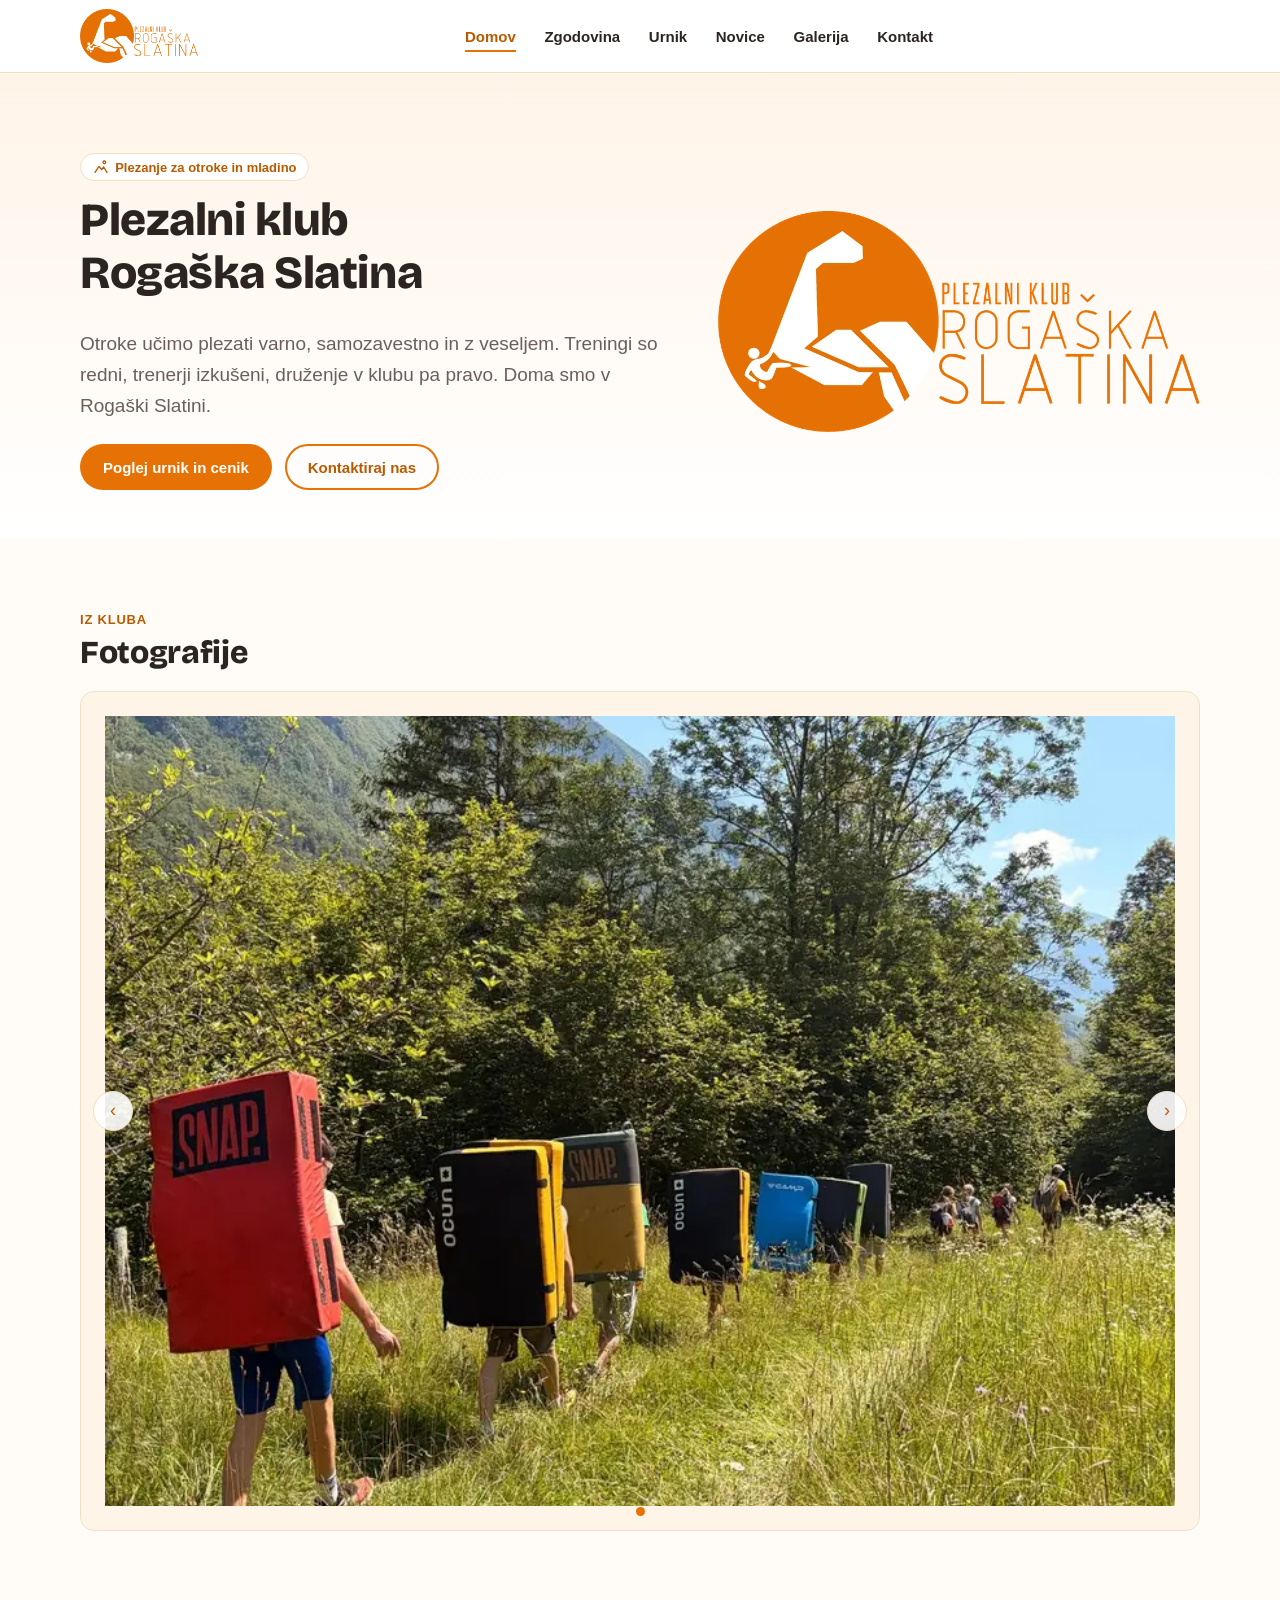
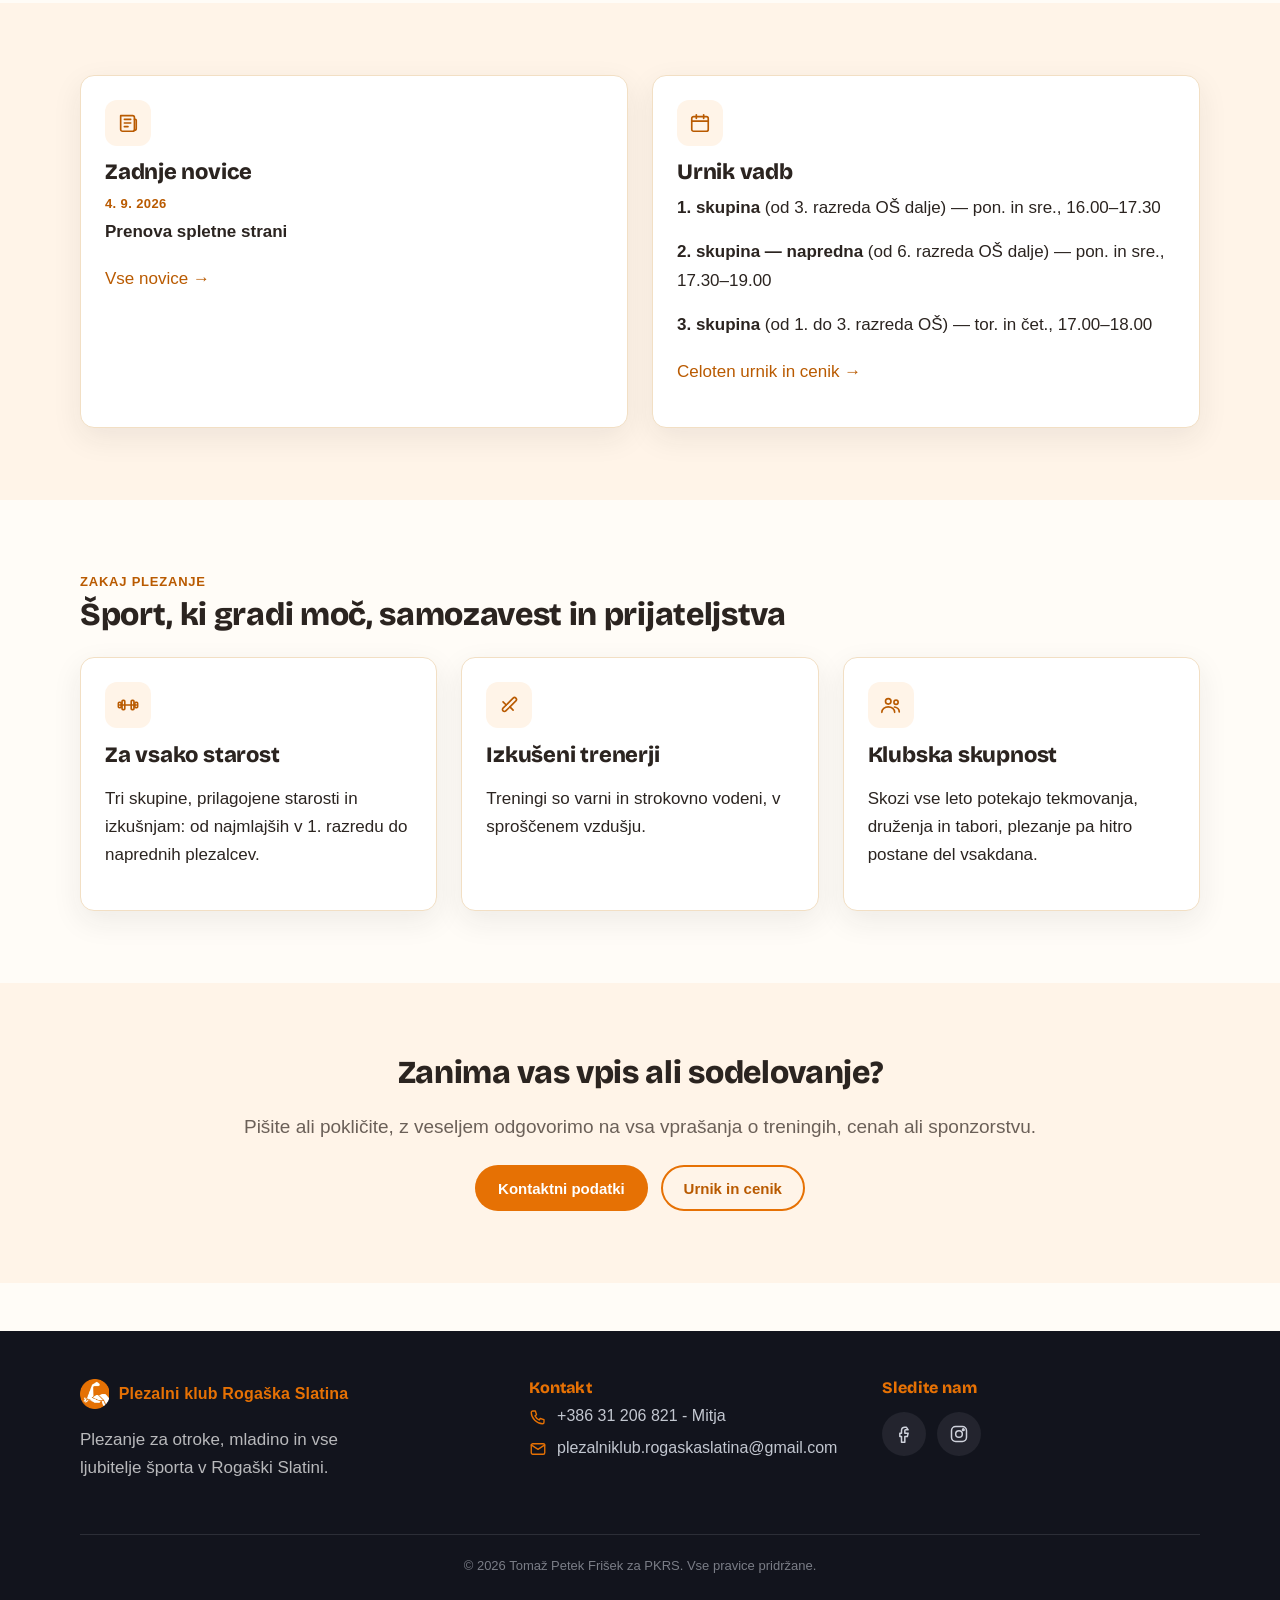
==== index.html @ 6537b560 "Popravek strani Kontakt na mobilnih napravah + čiščenje osnutka besedila - Odpravljena vodoravna zam" ====
<!doctype html>
<html lang="sl">
<head>
<meta charset="UTF-8">
<meta name="viewport" content="width=device-width, initial-scale=1">
<title>Plezalni klub Rogaška Slatina — Domov</title>
<meta name="description" content="Plezalni klub Rogaška Slatina — treningi plezanja za otroke in mladino, urnik, novice in fotografije kluba.">
<link rel="canonical" href="https://pkrs.si/">
<meta property="og:type" content="website">
<meta property="og:site_name" content="Plezalni klub Rogaška Slatina">
<meta property="og:locale" content="sl_SI">
<meta property="og:title" content="Plezalni klub Rogaška Slatina — Domov">
<meta property="og:description" content="Plezalni klub Rogaška Slatina — treningi plezanja za otroke in mladino, urnik, novice in fotografije kluba.">
<meta property="og:url" content="https://pkrs.si/">
<meta property="og:image" content="https://pkrs.si/assets/img/og-image.jpg">
<meta property="og:image:width" content="1200">
<meta property="og:image:height" content="630">
<meta name="twitter:card" content="summary_large_image">
<meta name="twitter:title" content="Plezalni klub Rogaška Slatina — Domov">
<meta name="twitter:description" content="Plezalni klub Rogaška Slatina — treningi plezanja za otroke in mladino, urnik, novice in fotografije kluba.">
<meta name="twitter:image" content="https://pkrs.si/assets/img/og-image.jpg">
<meta name="theme-color" content="#E67104">
<link rel="icon" type="image/png" href="assets/img/favicon-32.png">
<link rel="apple-touch-icon" href="assets/img/favicon-192.png">
<link rel="preconnect" href="https://fonts.googleapis.com">
<link rel="preconnect" href="https://fonts.gstatic.com" crossorigin>
<link rel="stylesheet" href="https://fonts.googleapis.com/css2?family=Bricolage+Grotesque:opsz,wght@12..96,700;12..96,800&display=swap">
<link rel="stylesheet" href="assets/css/style.css">
<script type="application/ld+json">
{
  "@context": "https://schema.org",
  "@type": "SportsActivityLocation",
  "name": "Plezalni klub Rogaška Slatina",
  "url": "https://pkrs.si/",
  "image": "https://pkrs.si/assets/img/og-image.jpg",
  "telephone": "+386 31 206 821",
  "email": "plezalniklub.rogaskaslatina@gmail.com",
  "address": {
    "@type": "PostalAddress",
    "streetAddress": "Ulica Kozjanskega odreda 2",
    "postalCode": "3250",
    "addressLocality": "Rogaška Slatina",
    "addressCountry": "SI"
  },
  "sameAs": [
    "https://www.facebook.com/pkrs.rogaska",
    "https://www.instagram.com/pkrs.rogaska/"
  ]
}
</script>
</head>
<body>

<a href="#main" class="skip-link">Preskoči na vsebino</a>

<header class="site-header">
  <div class="container nav-row">
    <a href="index.html" class="brand">
      <img src="assets/img/logo.webp" width="900" height="412" alt="Plezalni klub Rogaška Slatina">
    </a>
    <nav class="nav-links" aria-label="Glavna navigacija">
      <a href="index.html" aria-current="page">Domov</a>
      <a href="zgodovina.html">Zgodovina</a>
      <a href="urnik.html">Urnik</a>
      <a href="novice.html">Novice</a>
      <a href="galerija.html">Galerija</a>
      <a href="kontakt.html">Kontakt</a>
    </nav>
    <div class="nav-actions">
      <button class="hamburger" data-menu-open aria-label="Odpri meni">
        <span></span><span></span><span></span>
      </button>
    </div>
  </div>
</header>

<div class="mobile-menu">
  <div class="mobile-menu-top">
    <a href="index.html" class="brand">
      <img src="assets/img/logo.webp" width="900" height="412" alt="Plezalni klub Rogaška Slatina">
    </a>
    <button class="hamburger" data-menu-close aria-label="Zapri meni">✕</button>
  </div>
  <a href="index.html" aria-current="page">Domov</a>
  <a href="zgodovina.html">Zgodovina</a>
  <a href="urnik.html">Urnik</a>
  <a href="novice.html">Novice</a>
  <a href="galerija.html">Galerija</a>
  <a href="kontakt.html">Kontakt</a>
</div>

<main id="main">

  <!-- HERO -->
  <section class="hero">
    <div class="container hero-grid">
      <div>
        <span class="hero-badge"><svg width="16" height="16" viewBox="0 0 24 24" fill="none" stroke="currentColor" stroke-width="2" stroke-linecap="round" stroke-linejoin="round"><path d="M3 20l6-9 4 5 3-4 5 8"/><circle cx="17" cy="5" r="2"/></svg> Plezanje za otroke in mladino</span>
        <h1>Plezalni klub Rogaška Slatina</h1>
        <p class="lead">Otroke učimo plezati varno, samozavestno in z veseljem. Treningi so redni, trenerji izkušeni, druženje v klubu pa pravo. Doma smo v Rogaški Slatini.</p>
        <div class="hero-actions">
          <a href="urnik.html" class="btn btn-primary">Poglej urnik in cenik</a>
          <a href="kontakt.html" class="btn btn-outline">Kontaktiraj nas</a>
        </div>
      </div>
      <div class="hero-art">
        <img src="assets/img/logo.webp" width="900" height="412" alt="Logotip: Plezalni klub Rogaška Slatina">
      </div>
    </div>
  </section>

  <!-- FOTO OKNO (karusel) -->
  <section class="section">
    <div class="container">
      <div class="eyebrow">Iz kluba</div>
      <h2>Fotografije</h2>
      <div class="carousel" data-carousel data-home-carousel>
        <div class="carousel-track">
          <div class="carousel-slide">
            <div class="placeholder-slide">
              <div class="ph-icon"><svg width="26" height="26" viewBox="0 0 24 24" fill="none" stroke="currentColor" stroke-width="1.8" stroke-linecap="round" stroke-linejoin="round"><path d="M4 8h3l1.5-2h7L17 8h3a1 1 0 0 1 1 1v10a1 1 0 0 1-1 1H4a1 1 0 0 1-1-1V9a1 1 0 0 1 1-1z"/><circle cx="12" cy="14" r="3.5"/></svg></div>
              <strong>Fotografija bo dodana kmalu</strong>
              <span class="small">Zamenjajte to polje s sliko: assets/img/galerija/slika-1.jpg</span>
            </div>
          </div>
          <div class="carousel-slide">
            <div class="placeholder-slide">
              <div class="ph-icon"><svg width="26" height="26" viewBox="0 0 24 24" fill="none" stroke="currentColor" stroke-width="1.8" stroke-linecap="round" stroke-linejoin="round"><path d="M4 8h3l1.5-2h7L17 8h3a1 1 0 0 1 1 1v10a1 1 0 0 1-1 1H4a1 1 0 0 1-1-1V9a1 1 0 0 1 1-1z"/><circle cx="12" cy="14" r="3.5"/></svg></div>
              <strong>Fotografija bo dodana kmalu</strong>
              <span class="small">Zamenjajte to polje s sliko: assets/img/galerija/slika-2.jpg</span>
            </div>
          </div>
          <div class="carousel-slide">
            <div class="placeholder-slide">
              <div class="ph-icon"><svg width="26" height="26" viewBox="0 0 24 24" fill="none" stroke="currentColor" stroke-width="1.8" stroke-linecap="round" stroke-linejoin="round"><path d="M4 8h3l1.5-2h7L17 8h3a1 1 0 0 1 1 1v10a1 1 0 0 1-1 1H4a1 1 0 0 1-1-1V9a1 1 0 0 1 1-1z"/><circle cx="12" cy="14" r="3.5"/></svg></div>
              <strong>Fotografija bo dodana kmalu</strong>
              <span class="small">Zamenjajte to polje s sliko: assets/img/galerija/slika-3.jpg</span>
            </div>
          </div>
        </div>
        <button class="carousel-arrow prev" aria-label="Prejšnja slika">‹</button>
        <button class="carousel-arrow next" aria-label="Naslednja slika">›</button>
        <div class="carousel-dots"></div>
      </div>
    </div>
  </section>

  <!-- NOVICE + URNIK PREVIEW -->
  <section class="section section-alt">
    <div class="container grid grid-2">

      <div class="card">
        <div class="icon"><svg width="22" height="22" viewBox="0 0 24 24" fill="none" stroke="currentColor" stroke-width="1.8" stroke-linecap="round" stroke-linejoin="round"><path d="M4 4h13a2 2 0 0 1 2 2v13a2 2 0 0 1-2 2H6a2 2 0 0 1-2-2V4z"/><path d="M8 8h7M8 12h7M8 16h4"/><path d="M19 8h1a1 1 0 0 1 1 1v9a2 2 0 0 1-2 2"/></svg></div>
        <h3>Zadnje novice</h3>
        <div class="stack">
          <div>
            <span class="news-date">4. 9. 2026</span>
            <p style="margin:0.3em 0 0"><strong>Prenova spletne strani</strong></p>
          </div>
        </div>
        <p style="margin-top:1.2rem"><a href="novice.html">Vse novice →</a></p>
      </div>

      <div class="card">
        <div class="icon"><svg width="22" height="22" viewBox="0 0 24 24" fill="none" stroke="currentColor" stroke-width="1.8" stroke-linecap="round" stroke-linejoin="round"><rect x="3" y="5" width="18" height="16" rx="2"/><line x1="3" y1="10" x2="21" y2="10"/><line x1="8" y1="3" x2="8" y2="7"/><line x1="16" y1="3" x2="16" y2="7"/></svg></div>
        <h3>Urnik vadb</h3>
        <div class="stack">
          <p style="margin:0"><strong>1. skupina</strong> (od 3. razreda OŠ dalje) — pon. in sre., 16.00–17.30</p>
          <p style="margin:0"><strong>2. skupina — napredna</strong> (od 6. razreda OŠ dalje) — pon. in sre., 17.30–19.00</p>
          <p style="margin:0"><strong>3. skupina</strong> (od 1. do 3. razreda OŠ) — tor. in čet., 17.00–18.00</p>
        </div>
        <p style="margin-top:1.2rem"><a href="urnik.html">Celoten urnik in cenik →</a></p>
      </div>

    </div>
  </section>

  <!-- ZAKAJ K NAM -->
  <section class="section">
    <div class="container">
      <div class="eyebrow">Zakaj plezanje</div>
      <h2>Šport, ki gradi moč, samozavest in prijateljstva</h2>
      <div class="grid grid-3" style="margin-top:1.5rem">
        <div class="card">
          <div class="icon"><svg width="22" height="22" viewBox="0 0 24 24" fill="none" stroke="currentColor" stroke-width="1.8" stroke-linecap="round" stroke-linejoin="round"><line x1="3" y1="12" x2="21" y2="12"/><rect x="1.5" y="9" width="3" height="6" rx="1"/><rect x="19.5" y="9" width="3" height="6" rx="1"/><rect x="5.5" y="7" width="3" height="10" rx="1"/><rect x="15.5" y="7" width="3" height="10" rx="1"/></svg></div>
          <h3>Za vsako starost</h3>
          <p>Tri skupine, prilagojene starosti in izkušnjam: od najmlajših v 1. razredu do naprednih plezalcev.</p>
        </div>
        <div class="card">
          <div class="icon"><svg width="22" height="22" viewBox="0 0 24 24" fill="none" stroke="currentColor" stroke-width="1.8" stroke-linecap="round" stroke-linejoin="round"><path d="M12 15l-3.5 3.5a2.1 2.1 0 0 1-3-3L9 12"/><path d="M13 14l6.5-6.5a2.1 2.1 0 0 0-3-3L10 11"/><path d="M9 12L5.5 8.5"/><path d="M13 14l3.5 3.5"/></svg></div>
          <h3>Izkušeni trenerji</h3>
          <p>Treningi so varni in strokovno vodeni, v sproščenem vzdušju.</p>
        </div>
        <div class="card">
          <div class="icon"><svg width="22" height="22" viewBox="0 0 24 24" fill="none" stroke="currentColor" stroke-width="1.8" stroke-linecap="round" stroke-linejoin="round"><circle cx="9" cy="8" r="3"/><path d="M2 20c0-3.3 3.1-6 7-6s7 2.7 7 6"/><circle cx="17.5" cy="9" r="2.3"/><path d="M15.8 14.2c2.9.5 5.2 2.6 5.2 5.3"/></svg></div>
          <h3>Klubska skupnost</h3>
          <p>Skozi vse leto potekajo tekmovanja, druženja in tabori, plezanje pa hitro postane del vsakdana.</p>
        </div>
      </div>
    </div>
  </section>

  <!-- CTA -->
  <section class="section section-alt text-center">
    <div class="container">
      <h2>Zanima vas vpis ali sodelovanje?</h2>
      <p class="lead">Pišite ali pokličite, z veseljem odgovorimo na vsa vprašanja o treningih, cenah ali sponzorstvu.</p>
      <div class="hero-actions" style="justify-content:center">
        <a href="kontakt.html" class="btn btn-primary">Kontaktni podatki</a>
        <a href="urnik.html" class="btn btn-outline">Urnik in cenik</a>
      </div>
    </div>
  </section>

</main>

<footer class="site-footer">
  <div class="container footer-grid">
    <div>
      <div class="footer-brand">
        <img src="assets/img/logo-icon.webp" width="200" height="206" alt="Logotip kluba">
        <strong>Plezalni klub Rogaška Slatina</strong>
      </div>
      <p style="color:rgba(255,255,255,0.7); max-width:32ch">Plezanje za otroke, mladino in vse ljubitelje športa v Rogaški Slatini.</p>
    </div>
    <div>
      <h4>Kontakt</h4>
      <div class="footer-contact-row"><svg width="18" height="18" viewBox="0 0 24 24" fill="none" stroke="currentColor" stroke-width="1.8" stroke-linecap="round" stroke-linejoin="round"><path d="M5 4h3.5l1.5 5-2 1.5a12 12 0 0 0 5.5 5.5L15 14l5 1.5V19a2 2 0 0 1-2 2C10.5 21 3 13.5 3 6a2 2 0 0 1 2-2z"/></svg><a href="tel:+38631206821">+386 31 206 821 - Mitja</a></div>
      <div class="footer-contact-row"><svg width="18" height="18" viewBox="0 0 24 24" fill="none" stroke="currentColor" stroke-width="1.8" stroke-linecap="round" stroke-linejoin="round"><rect x="3" y="5" width="18" height="14" rx="2"/><path d="M3 6.5l9 6 9-6"/></svg><a href="mailto:plezalniklub.rogaskaslatina@gmail.com">plezalniklub.rogaskaslatina@gmail.com</a></div>
    </div>
    <div>
      <h4>Sledite nam</h4>
      <div class="social-row-lg">
        <a href="https://www.facebook.com/pkrs.rogaska" target="_blank" rel="noopener" aria-label="Facebook"><svg width="20" height="20" viewBox="0 0 24 24" fill="none" stroke="currentColor" stroke-width="1.8" stroke-linecap="round" stroke-linejoin="round"><path d="M15 4h-2a4 4 0 0 0-4 4v3H7v4h2v7h4v-7h3l1-4h-4V8a1 1 0 0 1 1-1h3z"/></svg></a>
        <a href="https://www.instagram.com/pkrs.rogaska/?hl=en" target="_blank" rel="noopener" aria-label="Instagram"><svg width="20" height="20" viewBox="0 0 24 24" fill="none" stroke="currentColor" stroke-width="1.8" stroke-linecap="round" stroke-linejoin="round"><rect x="3" y="3" width="18" height="18" rx="5"/><circle cx="12" cy="12" r="4"/><circle cx="17.2" cy="6.8" r="1"/></svg></a>
      </div>
    </div>
  </div>
  <div class="container footer-bottom">
    © <span id="year"></span> Tomaž Petek Frišek za PKRS. Vse pravice pridržane.
  </div>
</footer>

<script src="assets/js/main.js"></script>
<script src="assets/js/gallery.js"></script>
<script>document.getElementById('year').textContent = new Date().getFullYear();</script>
</body>
</html>
---- assets/css/style.css ----
/* =========================================================
   Plezalni klub Rogaška Slatina — skupni slog
   Paleta: bela + oranžna (barva iz kluba logotipa: #E67104)
   Pristop: mobile-first (glej breakpoints spodaj)
   ========================================================= */

:root {
  --orange: #E67104;
  --orange-dark: #B95A00;
  --orange-light: #FFF4E8;
  --orange-pale: #FFEAD1;
  --ink: #2B2420;
  --ink-soft: #6B6058;
  --white: #FFFFFF;
  --bg-page: #FFFCF7;
  --border: #F2DFC4;
  --footer-navy: #12141D;
  --shadow: 0 10px 30px rgba(43, 36, 32, 0.08);
  --radius: 14px;
  --max-width: 1120px;
  --font: -apple-system, BlinkMacSystemFont, "Segoe UI", Roboto, "Helvetica Neue", Arial, sans-serif;
  --font-display: "Bricolage Grotesque", -apple-system, BlinkMacSystemFont, "Segoe UI", Roboto, sans-serif;
}

* { box-sizing: border-box; }

/* Poskrbi, da atribut "hidden" vedno zmaga, tudi na elementih, ki imajo
   svoj lasten "display" (npr. gumbi z display:inline-flex). */
[hidden] { display: none !important; }

html {
  scroll-behavior: smooth;
}

body {
  margin: 0;
  font-family: var(--font);
  color: var(--ink);
  background: var(--bg-page);
  -webkit-font-smoothing: antialiased;
  overflow-x: hidden;
}

img, video { max-width: 100%; height: auto; display: block; }

/* Blag vstopni prehod za zgornje odseke strani (hero, glava podstrani) */
@keyframes gentle-rise {
  from { opacity: 0; transform: translateY(10px); }
  to   { opacity: 1; transform: translateY(0); }
}

a { color: var(--orange-dark); text-decoration: none; transition: color .15s ease; }
a:hover { text-decoration: underline; text-underline-offset: 2px; }

/* Viden, dosleden fokus (tipkovnica) namesto privzetega brskalniškega obroča */
:focus-visible {
  outline: 2px solid var(--orange);
  outline-offset: 2px;
  border-radius: 2px;
}

/* Preskoči na vsebino: skrito, dokler ni v fokusu (tipkovnica) */
.skip-link {
  position: absolute;
  top: -50px;
  left: 1rem;
  z-index: 1000;
  background: var(--ink);
  color: var(--white) !important;
  padding: 0.7em 1.2em;
  border-radius: 0 0 10px 10px;
  font-weight: 700;
  font-size: 14px;
  text-decoration: none !important;
  transition: top .15s ease;
}
.skip-link:focus {
  top: 0;
}

/* Spoštuj uporabnikovo nastavitev za manj gibanja */
@media (prefers-reduced-motion: reduce) {
  *, *::before, *::after {
    animation-duration: 0.01ms !important;
    animation-iteration-count: 1 !important;
    transition-duration: 0.01ms !important;
  }
  html { scroll-behavior: auto; }
}

.container {
  width: min(100% - 2rem, var(--max-width));
  margin-inline: auto;
}

h1, h2, h3, h4 {
  font-family: var(--font-display);
  font-weight: 800;
  line-height: 1.15;
  margin: 0 0 0.6em 0;
  color: var(--ink);
  text-wrap: balance;
  letter-spacing: -0.01em;
}

h1 { font-size: clamp(28px, 5vw, 46px); }
h2 { font-size: clamp(22px, 3.5vw, 32px); }
h3 { font-size: clamp(18px, 2.5vw, 22px); }
p  { font-size: clamp(15px, 1.8vw, 17px); line-height: 1.65; color: var(--ink); }

.lead { font-size: clamp(16px, 2vw, 19px); color: var(--ink-soft); }

.section {
  padding: clamp(2.5rem, 6vw, 4.5rem) 0;
}

.section-alt {
  background: var(--orange-light);
}

.eyebrow {
  display: inline-block;
  font-weight: 700;
  letter-spacing: 0.06em;
  text-transform: uppercase;
  font-size: 13px;
  color: var(--orange-dark);
  margin-bottom: 0.6em;
}

/* ---------- Buttons ---------- */
.btn {
  display: inline-flex;
  align-items: center;
  justify-content: center;
  gap: 0.5em;
  min-height: 46px;
  padding: 0.7em 1.4em;
  border-radius: 999px;
  font-weight: 700;
  font-size: 15px;
  border: 2px solid transparent;
  cursor: pointer;
  transition: transform .15s ease, background .15s ease, color .15s ease, border-color .15s ease;
  text-decoration: none !important;
}
.btn:active { transform: scale(0.97); }

.btn-primary {
  background: var(--orange);
  color: var(--white);
}
.btn-primary:hover { background: var(--orange-dark); }

.btn-outline {
  background: transparent;
  border-color: var(--orange);
  color: var(--orange-dark);
}
.btn-outline:hover { background: var(--orange-light); }

/* ---------- Header / Nav ---------- */
.site-header {
  position: sticky;
  top: 0;
  z-index: 200;
  background: rgba(255,255,255,0.95);
  backdrop-filter: saturate(180%) blur(10px);
  border-bottom: 1px solid var(--border);
}

.nav-row {
  display: flex;
  align-items: center;
  justify-content: space-between;
  min-height: 72px;
  gap: 1rem;
}

.brand {
  display: flex;
  align-items: center;
  gap: 0.6em;
  font-family: var(--font-display);
  font-weight: 800;
  font-size: 16px;
  color: var(--ink);
}
.brand img { height: 54px; width: auto; }
.brand small { display: block; font-weight: 600; color: var(--orange-dark); font-size: 11px; letter-spacing: 0.04em; text-transform: uppercase; }

.nav-links {
  display: none;
  align-items: center;
  gap: 1.6rem;
}
.nav-links a {
  position: relative;
  color: var(--ink);
  font-weight: 600;
  font-size: 15px;
  padding: 0.4em 0.1em;
}
.nav-links a::after {
  content: "";
  position: absolute;
  left: 0.1em;
  right: 0.1em;
  bottom: -1px;
  height: 2px;
  background: var(--orange);
  transform: scaleX(0);
  transform-origin: left;
  transition: transform .18s ease;
}
.nav-links a:hover,
.nav-links a[aria-current="page"] {
  color: var(--orange-dark);
  text-decoration: none;
}
.nav-links a:hover::after,
.nav-links a[aria-current="page"]::after {
  transform: scaleX(1);
}

.nav-actions { display: flex; align-items: center; gap: 0.75rem; }

.hamburger {
  display: inline-flex;
  align-items: center;
  justify-content: center;
  width: 44px;
  height: 44px;
  border-radius: 10px;
  border: 1px solid var(--border);
  background: var(--white);
  cursor: pointer;
}
.hamburger span,
.hamburger::before,
.hamburger::after {
  content: "";
  display: block;
  width: 20px;
  height: 2px;
  background: var(--ink);
  position: relative;
}
.hamburger { flex-direction: column; gap: 5px; }
.hamburger span { margin: 0; }

.mobile-menu {
  position: fixed;
  inset: 0;
  z-index: 300;
  background: var(--white);
  display: flex;
  flex-direction: column;
  padding: 1.25rem;
  transform: translateY(-8px);
  opacity: 0;
  pointer-events: none;
  transition: opacity .2s ease, transform .2s ease;
}
.mobile-menu.is-open {
  opacity: 1;
  transform: translateY(0);
  pointer-events: auto;
}
.mobile-menu-top {
  display: flex;
  align-items: center;
  justify-content: space-between;
  margin-bottom: 1.5rem;
}
.mobile-menu a {
  display: block;
  padding: 1em 0.25em;
  font-size: 22px;
  font-weight: 700;
  color: var(--ink);
  border-bottom: 1px solid var(--border);
}
.mobile-menu a[aria-current="page"] { color: var(--orange-dark); }
.mobile-menu .btn { margin-top: 1.5rem; align-self: flex-start; }

@media (min-width: 860px) {
  .nav-links { display: flex; }
  .hamburger { display: none; }
}

/* ---------- Hero ---------- */
.hero {
  background: linear-gradient(180deg, var(--orange-light) 0%, var(--white) 100%);
  padding: clamp(2.5rem, 7vw, 5rem) 0 clamp(2rem, 5vw, 3rem);
  animation: gentle-rise .5s ease both;
}
.hero-grid {
  display: grid;
  grid-template-columns: 1fr;
  gap: 2rem;
  align-items: center;
}
@media (min-width: 900px) {
  .hero-grid { grid-template-columns: 1.1fr 0.9fr; gap: 3rem; }
}
.hero-badge {
  display: inline-flex;
  align-items: center;
  gap: 0.5em;
  background: var(--white);
  border: 1px solid var(--border);
  padding: 0.4em 0.9em;
  border-radius: 999px;
  font-size: 13px;
  font-weight: 700;
  color: var(--orange-dark);
  margin-bottom: 1em;
}
.hero-actions { display: flex; flex-wrap: wrap; gap: 0.8rem; margin-top: 1.4rem; }
.hero-art {
  display: flex;
  align-items: center;
  justify-content: center;
}
.hero-art img { max-height: 280px; }

/* ---------- Cards / grids ---------- */
.grid {
  display: grid;
  grid-template-columns: 1fr;
  gap: 1.5rem;
}
@media (min-width: 700px) {
  .grid-2 { grid-template-columns: 1fr 1fr; }
}
@media (min-width: 900px) {
  .grid-3 { grid-template-columns: repeat(3, 1fr); }
}

.card {
  background: var(--white);
  border: 1px solid var(--border);
  border-radius: var(--radius);
  padding: 1.5rem;
  box-shadow: var(--shadow);
  transition: transform .18s ease, box-shadow .18s ease, border-color .18s ease;
}
.card:hover {
  transform: translateY(-3px);
  border-color: var(--orange);
  box-shadow: 0 12px 24px -12px rgba(230,113,4,0.28);
}
.card h3 { margin-bottom: 0.4em; }
.card .icon {
  width: 46px;
  height: 46px;
  border-radius: 12px;
  background: var(--orange-light);
  color: var(--orange-dark);
  display: flex;
  align-items: center;
  justify-content: center;
  font-size: 22px;
  margin-bottom: 0.9rem;
}

/* ---------- Carousel (Domov) ---------- */
.carousel {
  position: relative;
  border-radius: var(--radius);
  overflow: hidden;
  background: var(--orange-light);
  border: 1px solid var(--border);
  aspect-ratio: 4 / 3;
}
.carousel-track {
  display: flex;
  height: 100%;
  transition: transform .5s ease;
}
.carousel-slide {
  flex: 0 0 100%;
  height: 100%;
  display: flex;
  align-items: center;
  justify-content: center;
  text-align: center;
  padding: 1.5rem;
}
.carousel-slide img {
  width: 100%;
  height: 100%;
  object-fit: cover;
}
.placeholder-slide {
  display: flex;
  flex-direction: column;
  align-items: center;
  justify-content: center;
  gap: 0.6rem;
  color: var(--orange-dark);
}
.placeholder-slide .ph-icon {
  width: 60px;
  height: 60px;
  border-radius: 50%;
  background: var(--white);
  border: 2px dashed var(--orange);
  display: flex;
  align-items: center;
  justify-content: center;
  font-size: 26px;
}
.carousel-dots {
  position: absolute;
  bottom: 14px;
  left: 0;
  right: 0;
  display: flex;
  justify-content: center;
  gap: 8px;
}
.carousel-dots button {
  width: 9px;
  height: 9px;
  border-radius: 50%;
  border: none;
  background: rgba(230,113,4,0.35);
  cursor: pointer;
  padding: 0;
}
.carousel-dots button.is-active { background: var(--orange); }
.carousel-arrow {
  position: absolute;
  top: 50%;
  transform: translateY(-50%);
  width: 40px;
  height: 40px;
  border-radius: 50%;
  border: 1px solid var(--border);
  background: rgba(255,255,255,0.9);
  color: var(--orange-dark);
  font-size: 18px;
  display: flex;
  align-items: center;
  justify-content: center;
  cursor: pointer;
}
.carousel-arrow.prev { left: 12px; }
.carousel-arrow.next { right: 12px; }

/* ---------- Placeholder blocks (content to add later) ---------- */
.todo-block {
  border: 2px dashed var(--orange);
  background: var(--orange-light);
  border-radius: var(--radius);
  padding: 1.5rem;
  color: var(--orange-dark);
}
.todo-block strong { display: block; margin-bottom: 0.3em; }

/* ---------- Schedule (Urnik) ---------- */
.schedule-days {
  display: flex;
  flex-direction: column;
  gap: 1rem;
}
.schedule-day {
  background: var(--white);
  border: 1px solid var(--border);
  border-radius: var(--radius);
  box-shadow: var(--shadow);
  padding: 1.3rem 1.5rem;
  display: grid;
  grid-template-columns: 1fr;
  gap: 0.9rem;
}
@media (min-width: 700px) {
  .schedule-day {
    grid-template-columns: 150px 1fr;
    align-items: start;
    gap: 1.5rem;
  }
}
.schedule-day-name {
  font-weight: 800;
  font-size: 17px;
  color: var(--orange-dark);
  text-align: center;
  padding-bottom: 0.5em;
  border-bottom: 2px solid var(--orange-light);
}
@media (min-width: 700px) {
  .schedule-day-name {
    padding-bottom: 0;
    border-bottom: 0;
    padding-top: 0.15em;
    text-align: center;
  }
}
.schedule-day-sessions {
  display: flex;
  flex-direction: column;
}
.schedule-session {
  display: flex;
  flex-wrap: wrap;
  align-items: baseline;
  gap: 0.3em 1em;
  padding: 0.6em 0;
  border-top: 1px solid var(--border);
}
.schedule-session:first-child { border-top: 0; padding-top: 0; }
.schedule-time {
  font-weight: 700;
  min-width: 118px;
  font-variant-numeric: tabular-nums;
}
.schedule-group { color: var(--ink-soft); }

.discount-note {
  margin-top: 1rem;
  display: inline-flex;
  align-items: center;
  gap: 0.6em;
  background: var(--orange);
  color: var(--white);
  font-weight: 700;
  padding: 0.7em 1.2em;
  border-radius: 999px;
  font-size: 15px;
}

/* ---------- Map ---------- */
.map-frame {
  border-radius: var(--radius);
  overflow: hidden;
  border: 1px solid var(--border);
  box-shadow: var(--shadow);
}
.map-frame iframe {
  width: 100%;
  height: 340px;
  border: 0;
  display: block;
}

/* ---------- Cenik vadb + Lokacija (Urnik) ---------- */
.pricing-location-grid {
  display: grid;
  grid-template-columns: 1fr;
  gap: 2.5rem;
}
@media (min-width: 860px) {
  .pricing-location-grid { grid-template-columns: 1fr 1fr; gap: 3rem; }
}
.pl-heading {
  padding-bottom: 0.6em;
  margin-bottom: 1.2rem;
  border-bottom: 2px solid var(--orange);
}
.pricing-card,
.location-card {
  background: var(--white);
  border: 1px solid var(--border);
  border-radius: var(--radius);
  box-shadow: var(--shadow);
}
.pricing-card { padding: 0.4rem 1.5rem; }
.price-row {
  display: flex;
  align-items: baseline;
  justify-content: space-between;
  gap: 1rem;
  padding: 1rem 0;
  border-bottom: 1px solid var(--border);
}
.price-row-last { border-bottom: 0; }
.price-name { font-weight: 700; }
.price-period {
  color: var(--ink-soft);
  font-size: 13px;
  margin-top: 0.15em;
}
.price-amount {
  font-weight: 800;
  color: var(--orange-dark);
  font-size: 18px;
  white-space: nowrap;
}
.price-note {
  margin: 0 -1.5rem;
  padding: 1rem 1.5rem;
  background: var(--orange-light);
  color: var(--ink-soft);
  font-size: 13.5px;
  border-radius: 0 0 var(--radius) var(--radius);
}
.location-card { padding: 1.2rem; text-align: center; }
.location-card .map-frame { box-shadow: none; }
.location-address {
  margin-top: 1rem;
  font-weight: 700;
  line-height: 1.5;
}
.location-btn { margin-top: 1rem; width: 100%; }

/* ---------- News (Novice) ---------- */
.news-list {
  display: flex;
  flex-direction: column;
  gap: 1rem;
}
.news-item {
  display: grid;
  grid-template-columns: 1fr;
  gap: 0.6rem;
  background: var(--white);
  border: 1px solid var(--border);
  border-left: 4px solid var(--orange);
  border-radius: var(--radius);
  box-shadow: var(--shadow);
  padding: 1.4rem 1.6rem;
  transition: transform .18s ease, box-shadow .18s ease;
}
.news-item:hover {
  transform: translateX(2px);
  box-shadow: 0 12px 24px -14px rgba(43,36,32,0.18);
}
.news-date {
  display: inline-flex;
  align-items: center;
  gap: 0.5em;
  font-weight: 700;
  color: var(--orange-dark);
  font-size: 13px;
  letter-spacing: 0.03em;
  text-transform: uppercase;
}
.news-tag {
  background: var(--orange-pale);
  color: var(--orange-dark);
  border-radius: 999px;
  padding: 0.2em 0.7em;
  font-size: 11px;
  font-weight: 700;
}

/* ---------- Gallery (Galerija) ---------- */

/* Izbrane fotografije: lena mreža sličic, ki se polni po sklopih */
.featured-grid {
  display: grid;
  grid-template-columns: repeat(2, 1fr);
  gap: 0.8rem;
  margin-top: 1.5rem;
}
@media (min-width: 600px) {
  .featured-grid { grid-template-columns: repeat(3, 1fr); }
}
@media (min-width: 900px) {
  .featured-grid { grid-template-columns: repeat(4, 1fr); gap: 1rem; }
}
.featured-thumb {
  border: 0;
  padding: 0;
  margin: 0;
  cursor: pointer;
  border-radius: var(--radius);
  overflow: hidden;
  aspect-ratio: 1 / 1;
  background: var(--orange-light);
  display: block;
}
.featured-thumb img {
  width: 100%;
  height: 100%;
  object-fit: cover;
  transition: transform .25s ease;
}
.featured-thumb:hover img { transform: scale(1.06); }

/* Povečan prikaz (lightbox) */
.lightbox {
  position: fixed;
  inset: 0;
  z-index: 500;
  background: rgba(20, 15, 12, 0.92);
  display: flex;
  align-items: center;
  justify-content: center;
  padding: 1rem;
}
.lightbox figure {
  margin: 0;
  max-width: min(92vw, 1100px);
  max-height: 88vh;
  display: flex;
  flex-direction: column;
  align-items: center;
  gap: 0.6rem;
}
.lightbox img {
  max-width: 100%;
  max-height: 78vh;
  border-radius: 10px;
  object-fit: contain;
}
.lightbox figcaption {
  color: rgba(255,255,255,0.85);
  font-size: 14px;
  text-align: center;
}
.lightbox-close, .lightbox-nav {
  position: absolute;
  border: 0;
  background: rgba(255,255,255,0.12);
  color: var(--white);
  border-radius: 50%;
  width: 46px;
  height: 46px;
  font-size: 20px;
  display: flex;
  align-items: center;
  justify-content: center;
  cursor: pointer;
}
.lightbox-close:hover, .lightbox-nav:hover { background: var(--orange); }
.lightbox-close { top: 16px; right: 16px; }
.lightbox-nav.prev { left: 16px; top: 50%; transform: translateY(-50%); }
.lightbox-nav.next { right: 16px; top: 50%; transform: translateY(-50%); }

/* Albumi: kartice z naslovnico + povezavo na zunanji arhiv */
.albums-grid {
  display: grid;
  grid-template-columns: repeat(2, 1fr);
  gap: 1rem;
  margin-top: 1.5rem;
}
@media (min-width: 700px) {
  .albums-grid { grid-template-columns: repeat(3, 1fr); }
}
.album-card {
  display: block;
  border-radius: var(--radius);
  overflow: hidden;
  background: var(--white);
  border: 1px solid var(--border);
  box-shadow: var(--shadow);
  text-decoration: none !important;
  color: var(--ink);
  transition: transform .15s ease;
}
.album-card:hover { transform: translateY(-3px); }
.album-card.is-pending { cursor: default; }
.album-card.is-pending:hover { transform: none; }
.album-card-cover {
  aspect-ratio: 4 / 3;
  background: var(--orange-light);
  display: flex;
  align-items: center;
  justify-content: center;
  overflow: hidden;
}
.album-card-cover img { width: 100%; height: 100%; object-fit: cover; }
.album-card-ph { color: var(--orange-dark); }
.album-card-body { padding: 0.9rem 1rem 1.1rem; }
.album-card-name { display: block; font-weight: 700; font-size: 15px; margin-bottom: 0.3em; }
.album-card-link { font-size: 13px; font-weight: 700; color: var(--orange-dark); }
.album-card-link.is-muted { color: var(--ink-soft); font-weight: 600; }

/* ---------- Contact (Kontakt) ---------- */
.contact-hero-grid {
  display: grid;
  grid-template-columns: minmax(0, 1fr);
  gap: 1.75rem;
  align-items: stretch;
}
@media (min-width: 900px) {
  .contact-hero-grid { grid-template-columns: minmax(0, 0.85fr) minmax(0, 1fr); gap: 2.25rem; }
}

.contact-info-card {
  background: var(--orange);
  color: var(--white);
  border-radius: var(--radius);
  box-shadow: var(--shadow);
  padding: clamp(1.75rem, 3vw, 2.5rem);
}
.contact-info-card h2 { color: var(--white); }
.contact-info-card > p { color: rgba(255,255,255,0.85); margin-top: 0.5em; }

.contact-info-list {
  display: flex;
  flex-direction: column;
  gap: 1.3rem;
  margin-top: 2rem;
}
.contact-info-row {
  display: flex;
  align-items: flex-start;
  gap: 1rem;
  min-width: 0;
}
.contact-info-icon {
  width: 44px;
  height: 44px;
  flex: 0 0 44px;
  border-radius: 12px;
  background: rgba(255,255,255,0.18);
  display: flex;
  align-items: center;
  justify-content: center;
}
.contact-info-row > div { min-width: 0; }
.contact-info-label { font-weight: 700; margin-bottom: 0.2em; }
.contact-info-value { color: rgba(255,255,255,0.9); overflow-wrap: break-word; }
.contact-info-value a { color: var(--white); text-decoration: underline; text-underline-offset: 2px; }
.contact-info-value a:hover { color: rgba(255,255,255,0.8); }

.contact-info-social { margin-top: 2rem; }
.contact-info-social h3 { color: var(--white); font-size: 16px; }
.contact-social-row { display: flex; gap: 0.7rem; margin-top: 0.9rem; }
.contact-social-row a {
  width: 42px;
  height: 42px;
  border-radius: 50%;
  background: var(--white);
  color: var(--orange);
  display: flex;
  align-items: center;
  justify-content: center;
  transition: transform .15s ease;
}
.contact-social-row a:hover { transform: translateY(-2px); text-decoration: none; }

.contact-form-card {
  background: var(--white);
  border: 1px solid var(--border);
  border-radius: var(--radius);
  box-shadow: var(--shadow);
  padding: clamp(1.75rem, 3vw, 2.5rem);
}
.contact-form { margin-top: 1.5rem; display: flex; flex-direction: column; gap: 1.2rem; }
.form-grid-2 {
  display: grid;
  grid-template-columns: minmax(0, 1fr);
  gap: 1.2rem;
}
@media (min-width: 560px) {
  .form-grid-2 { grid-template-columns: minmax(0, 1fr) minmax(0, 1fr); }
}
.form-field { display: flex; flex-direction: column; gap: 0.5em; }
.form-field label { font-weight: 700; font-size: 14px; }
.form-field input,
.form-field textarea {
  font: inherit;
  font-size: max(16px, 1rem);
  color: var(--ink);
  background: var(--orange-light);
  border: 1px solid var(--border);
  border-radius: 10px;
  padding: 0.8em 1em;
  resize: vertical;
  transition: border-color .15s ease, background .15s ease;
}
.form-field input::placeholder,
.form-field textarea::placeholder { color: var(--ink-soft); }
.form-field input:focus,
.form-field textarea:focus {
  outline: none;
  border-color: var(--orange);
  background: var(--white);
}
.contact-form-submit {
  background: var(--footer-navy);
  color: var(--white);
  width: 100%;
}
.contact-form-submit:hover { background: #1e2130; }
.contact-form-note { color: var(--ink-soft); text-align: center; }

/* ---------- Footer ---------- */
.site-footer {
  background: var(--footer-navy);
  color: rgba(226,230,240,0.85);
  padding: 3rem 0 1.75rem;
  margin-top: 3rem;
}
.footer-grid {
  display: grid;
  grid-template-columns: 1fr;
  gap: 2.2rem;
}
@media (min-width: 700px) {
  .footer-grid { grid-template-columns: 1.3fr 1fr 1fr; }
}
.site-footer h4, .footer-brand strong {
  color: var(--orange);
  font-size: 16px;
  font-weight: 800;
  letter-spacing: 0.01em;
}
.site-footer a { color: rgba(226,230,240,0.82); }
.site-footer a:hover { color: var(--orange); }
.footer-brand { display: flex; align-items: center; gap: 0.6em; margin-bottom: 0.8em; }
.footer-brand img { height: 30px; width: auto; }

.footer-contact-row {
  display: flex;
  align-items: flex-start;
  gap: 0.65em;
  margin: 0 0 0.8em;
}
.footer-contact-row svg { color: var(--orange); flex: 0 0 auto; margin-top: 1px; }
.footer-contact-row a, .footer-contact-row span.value { color: rgba(226,230,240,0.85); font-weight: 500; }

.footer-bottom {
  margin-top: 2.2rem;
  padding-top: 1.4rem;
  border-top: 1px solid rgba(226,230,240,0.12);
  font-size: 13px;
  color: rgba(226,230,240,0.5);
  text-align: center;
}
.social-row { display: flex; gap: 0.7rem; margin-top: 0.6rem; }
.social-row a {
  width: 38px;
  height: 38px;
  border-radius: 50%;
  border: 1px solid rgba(255,255,255,0.25);
  display: flex;
  align-items: center;
  justify-content: center;
  font-size: 16px;
}
.social-row a:hover { background: var(--orange); border-color: var(--orange); text-decoration: none; }

.social-row-lg { display: flex; gap: 0.7rem; margin-top: 0.9rem; }
.social-row-lg a {
  width: 44px;
  height: 44px;
  border-radius: 50%;
  background: rgba(226,230,240,0.08);
  border: none;
  display: flex;
  align-items: center;
  justify-content: center;
  color: rgba(226,230,240,0.9);
  transition: background .15s ease, color .15s ease;
}
.social-row-lg a:hover { background: var(--orange); color: var(--white); text-decoration: none; }

/* ---------- Page header (subpages) ---------- */
.page-header {
  background: var(--orange-light);
  padding: clamp(2rem, 5vw, 3rem) 0;
  border-bottom: 1px solid var(--border);
  animation: gentle-rise .45s ease both;
}
.breadcrumb { font-size: 13px; color: var(--ink-soft); margin-bottom: 0.5em; }
.breadcrumb a { color: var(--ink-soft); }

/* ---------- Utility ---------- */
.mt-0 { margin-top: 0; }
.text-center { text-align: center; }
.stack { display: grid; gap: 1rem; }
.small { font-size: 13px; color: var(--ink-soft); }
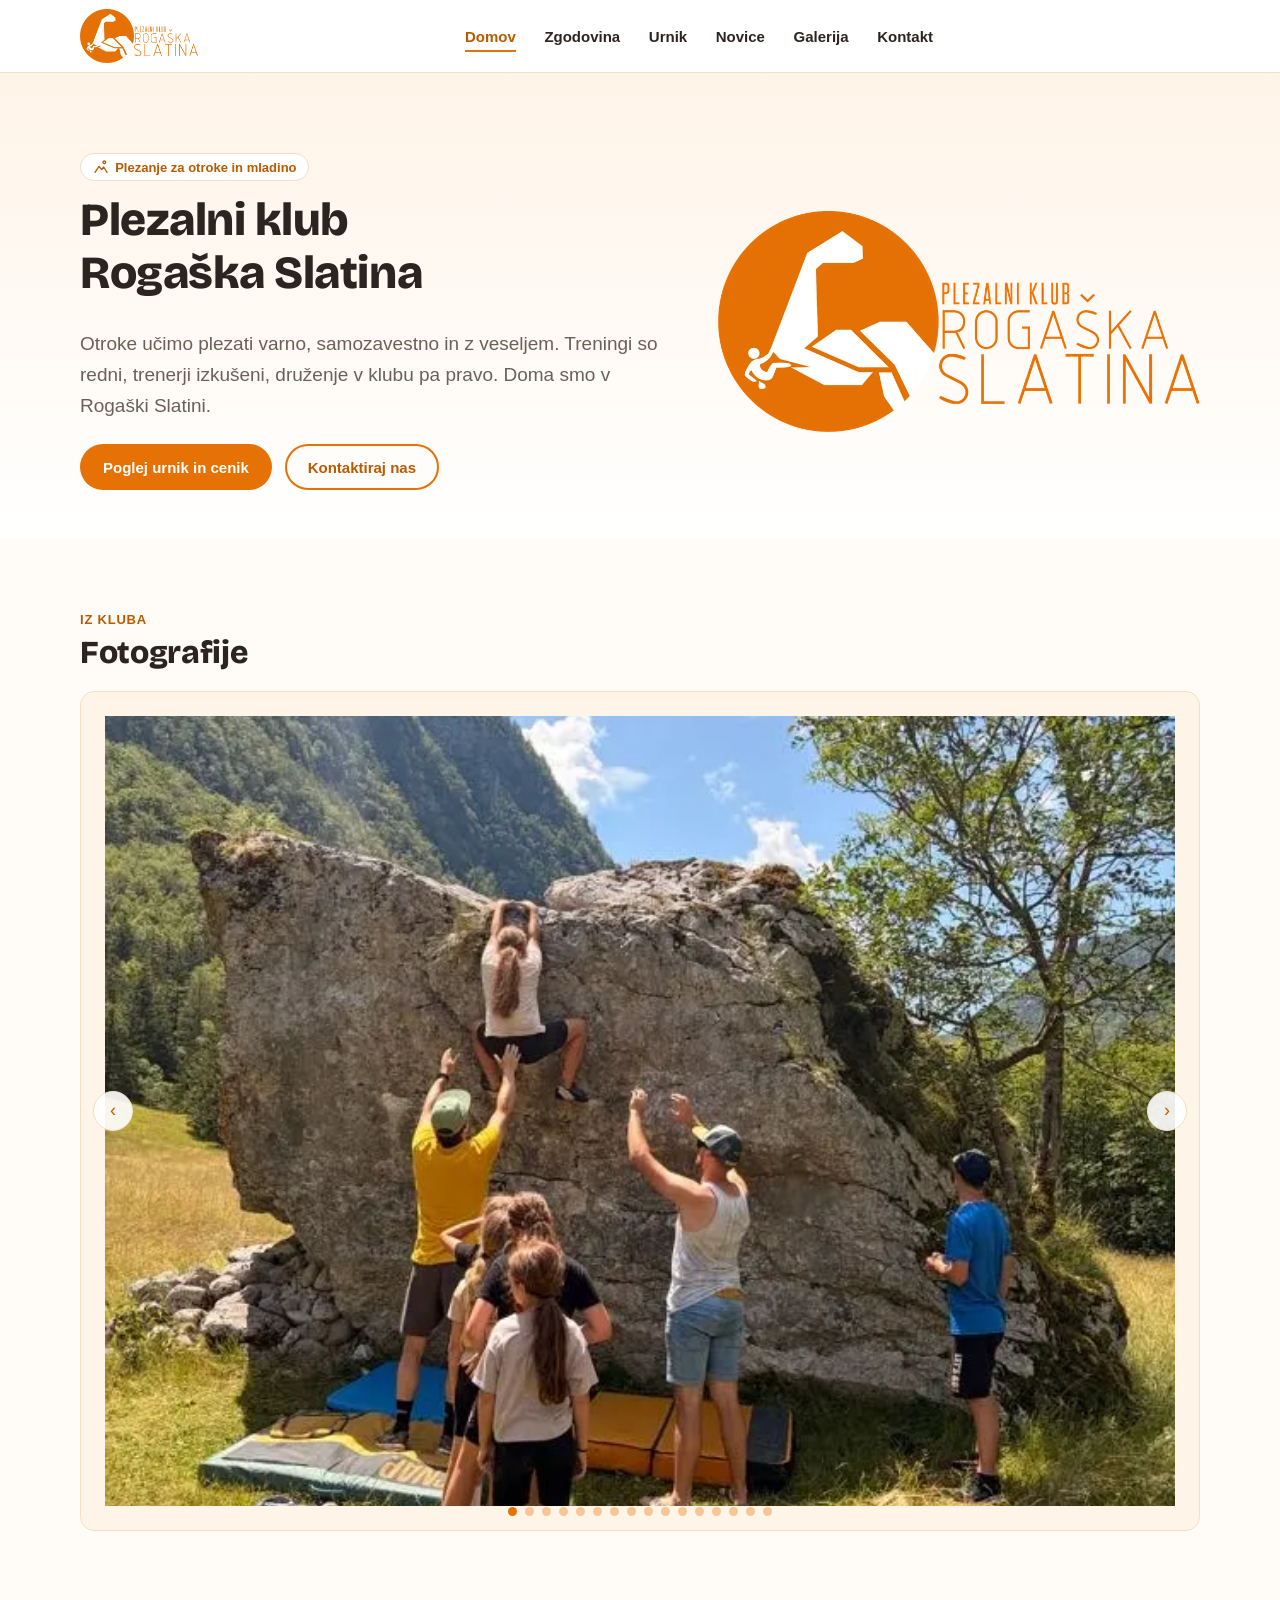
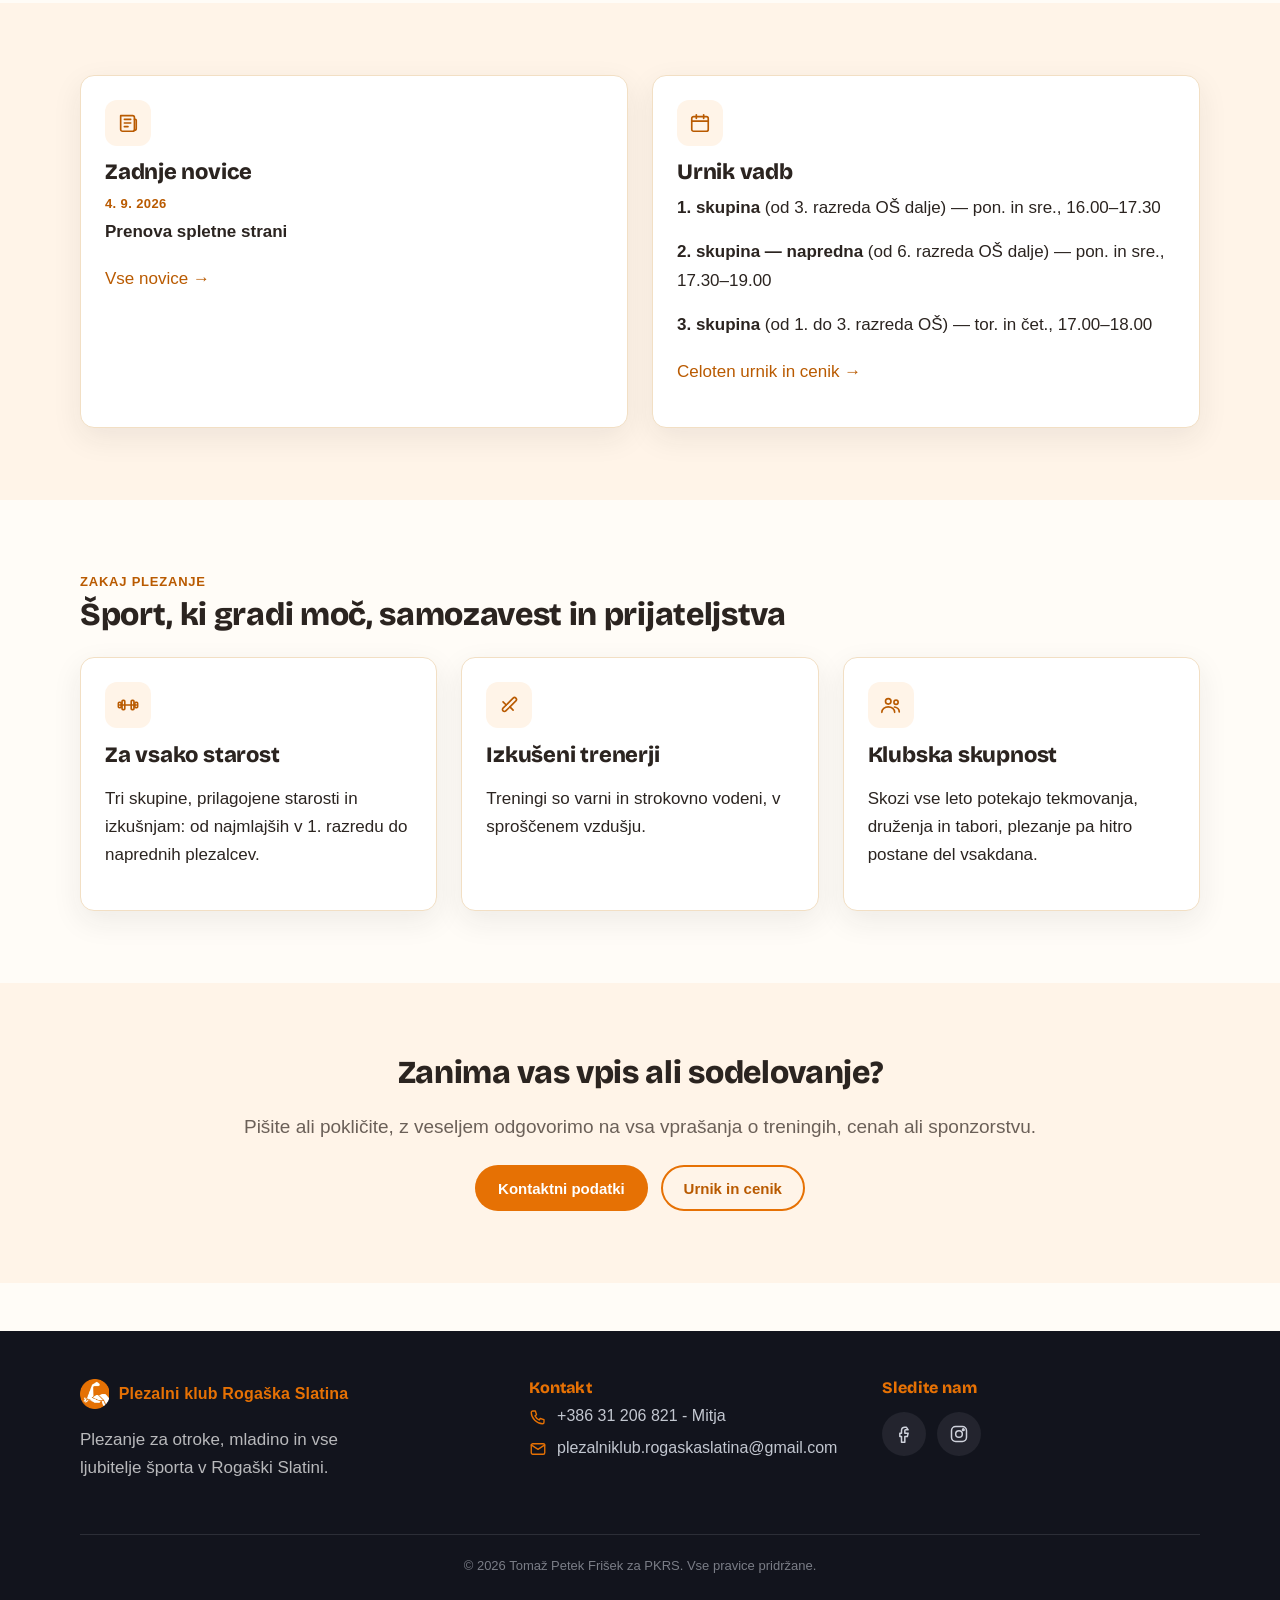
==== commit f9637e90: "Serve clean extensionless URLs (GitHub Pages native support) Strip .html from all internal nav/bread" ====
--- a/index.html
+++ b/index.html
@@ -3,21 +3,21 @@
 <head>
 <meta charset="UTF-8">
 <meta name="viewport" content="width=device-width, initial-scale=1">
-<title>Plezalni klub Rogaška Slatina — Domov</title>
-<meta name="description" content="Plezalni klub Rogaška Slatina — treningi plezanja za otroke in mladino, urnik, novice in fotografije kluba.">
+<title>Plezalni klub Rogaška Slatina | Plezanje za otroke in mladino</title>
+<meta name="description" content="Plezalni klub Rogaška Slatina izvaja treninge športnega plezanja za otroke in mladino. Preverite urnik vadb, cenik treningov in se nam pridružite.">
 <link rel="canonical" href="https://pkrs.si/">
 <meta property="og:type" content="website">
 <meta property="og:site_name" content="Plezalni klub Rogaška Slatina">
 <meta property="og:locale" content="sl_SI">
-<meta property="og:title" content="Plezalni klub Rogaška Slatina — Domov">
-<meta property="og:description" content="Plezalni klub Rogaška Slatina — treningi plezanja za otroke in mladino, urnik, novice in fotografije kluba.">
+<meta property="og:title" content="Plezalni klub Rogaška Slatina | Plezanje za otroke in mladino">
+<meta property="og:description" content="Plezalni klub Rogaška Slatina izvaja treninge športnega plezanja za otroke in mladino. Preverite urnik vadb, cenik treningov in se nam pridružite.">
 <meta property="og:url" content="https://pkrs.si/">
 <meta property="og:image" content="https://pkrs.si/assets/img/og-image.jpg">
 <meta property="og:image:width" content="1200">
 <meta property="og:image:height" content="630">
 <meta name="twitter:card" content="summary_large_image">
-<meta name="twitter:title" content="Plezalni klub Rogaška Slatina — Domov">
-<meta name="twitter:description" content="Plezalni klub Rogaška Slatina — treningi plezanja za otroke in mladino, urnik, novice in fotografije kluba.">
+<meta name="twitter:title" content="Plezalni klub Rogaška Slatina | Plezanje za otroke in mladino">
+<meta name="twitter:description" content="Plezalni klub Rogaška Slatina izvaja treninge športnega plezanja za otroke in mladino. Preverite urnik vadb, cenik treningov in se nam pridružite.">
 <meta name="twitter:image" content="https://pkrs.si/assets/img/og-image.jpg">
 <meta name="theme-color" content="#E67104">
 <link rel="icon" type="image/png" href="assets/img/favicon-32.png">
@@ -29,18 +29,25 @@
 <script type="application/ld+json">
 {
   "@context": "https://schema.org",
-  "@type": "SportsActivityLocation",
+  "@type": ["SportsActivityLocation", "SportsOrganization"],
   "name": "Plezalni klub Rogaška Slatina",
+  "alternateName": "PKRS",
+  "description": "Plezalni klub Rogaška Slatina izvaja treninge športnega plezanja za otroke, mladino in odrasle v Rogaški Slatini.",
   "url": "https://pkrs.si/",
   "image": "https://pkrs.si/assets/img/og-image.jpg",
   "telephone": "+386 31 206 821",
   "email": "plezalniklub.rogaskaslatina@gmail.com",
+  "sport": "Plezanje",
   "address": {
     "@type": "PostalAddress",
     "streetAddress": "Ulica Kozjanskega odreda 2",
     "postalCode": "3250",
     "addressLocality": "Rogaška Slatina",
     "addressCountry": "SI"
+  },
+  "areaServed": {
+    "@type": "City",
+    "name": "Rogaška Slatina"
   },
   "sameAs": [
     "https://www.facebook.com/pkrs.rogaska",
@@ -55,16 +62,16 @@
 
 <header class="site-header">
   <div class="container nav-row">
-    <a href="index.html" class="brand">
+    <a href="/" class="brand">
       <img src="assets/img/logo.webp" width="900" height="412" alt="Plezalni klub Rogaška Slatina">
     </a>
     <nav class="nav-links" aria-label="Glavna navigacija">
-      <a href="index.html" aria-current="page">Domov</a>
-      <a href="zgodovina.html">Zgodovina</a>
-      <a href="urnik.html">Urnik</a>
-      <a href="novice.html">Novice</a>
-      <a href="galerija.html">Galerija</a>
-      <a href="kontakt.html">Kontakt</a>
+      <a href="/" aria-current="page">Domov</a>
+      <a href="/zgodovina">Zgodovina</a>
+      <a href="/urnik">Urnik</a>
+      <a href="/novice">Novice</a>
+      <a href="/galerija">Galerija</a>
+      <a href="/kontakt">Kontakt</a>
     </nav>
     <div class="nav-actions">
       <button class="hamburger" data-menu-open aria-label="Odpri meni">
@@ -76,17 +83,17 @@
 
 <div class="mobile-menu">
   <div class="mobile-menu-top">
-    <a href="index.html" class="brand">
+    <a href="/" class="brand">
       <img src="assets/img/logo.webp" width="900" height="412" alt="Plezalni klub Rogaška Slatina">
     </a>
     <button class="hamburger" data-menu-close aria-label="Zapri meni">✕</button>
   </div>
-  <a href="index.html" aria-current="page">Domov</a>
-  <a href="zgodovina.html">Zgodovina</a>
-  <a href="urnik.html">Urnik</a>
-  <a href="novice.html">Novice</a>
-  <a href="galerija.html">Galerija</a>
-  <a href="kontakt.html">Kontakt</a>
+  <a href="/" aria-current="page">Domov</a>
+  <a href="/zgodovina">Zgodovina</a>
+  <a href="/urnik">Urnik</a>
+  <a href="/novice">Novice</a>
+  <a href="/galerija">Galerija</a>
+  <a href="/kontakt">Kontakt</a>
 </div>
 
 <main id="main">
@@ -99,8 +106,8 @@
         <h1>Plezalni klub Rogaška Slatina</h1>
         <p class="lead">Otroke učimo plezati varno, samozavestno in z veseljem. Treningi so redni, trenerji izkušeni, druženje v klubu pa pravo. Doma smo v Rogaški Slatini.</p>
         <div class="hero-actions">
-          <a href="urnik.html" class="btn btn-primary">Poglej urnik in cenik</a>
-          <a href="kontakt.html" class="btn btn-outline">Kontaktiraj nas</a>
+          <a href="/urnik" class="btn btn-primary">Poglej urnik in cenik</a>
+          <a href="/kontakt" class="btn btn-outline">Kontaktiraj nas</a>
         </div>
       </div>
       <div class="hero-art">
@@ -158,7 +165,7 @@
             <p style="margin:0.3em 0 0"><strong>Prenova spletne strani</strong></p>
           </div>
         </div>
-        <p style="margin-top:1.2rem"><a href="novice.html">Vse novice →</a></p>
+        <p style="margin-top:1.2rem"><a href="/novice">Vse novice →</a></p>
       </div>
 
       <div class="card">
@@ -169,7 +176,7 @@
           <p style="margin:0"><strong>2. skupina — napredna</strong> (od 6. razreda OŠ dalje) — pon. in sre., 17.30–19.00</p>
           <p style="margin:0"><strong>3. skupina</strong> (od 1. do 3. razreda OŠ) — tor. in čet., 17.00–18.00</p>
         </div>
-        <p style="margin-top:1.2rem"><a href="urnik.html">Celoten urnik in cenik →</a></p>
+        <p style="margin-top:1.2rem"><a href="/urnik">Celoten urnik in cenik →</a></p>
       </div>
 
     </div>
@@ -206,8 +213,8 @@
       <h2>Zanima vas vpis ali sodelovanje?</h2>
       <p class="lead">Pišite ali pokličite, z veseljem odgovorimo na vsa vprašanja o treningih, cenah ali sponzorstvu.</p>
       <div class="hero-actions" style="justify-content:center">
-        <a href="kontakt.html" class="btn btn-primary">Kontaktni podatki</a>
-        <a href="urnik.html" class="btn btn-outline">Urnik in cenik</a>
+        <a href="/kontakt" class="btn btn-primary">Kontaktni podatki</a>
+        <a href="/urnik" class="btn btn-outline">Urnik in cenik</a>
       </div>
     </div>
   </section>
--- a/assets/css/style.css
+++ b/assets/css/style.css
@@ -707,11 +707,6 @@
   border-radius: 10px;
   object-fit: contain;
 }
-.lightbox figcaption {
-  color: rgba(255,255,255,0.85);
-  font-size: 14px;
-  text-align: center;
-}
 .lightbox-close, .lightbox-nav {
   position: absolute;
   border: 0;
@@ -731,15 +726,45 @@
 .lightbox-nav.prev { left: 16px; top: 50%; transform: translateY(-50%); }
 .lightbox-nav.next { right: 16px; top: 50%; transform: translateY(-50%); }
 
-/* Albumi: kartice z naslovnico + povezavo na zunanji arhiv */
+/* Albumi: iskalnik + razvrščanje po letih + kartice z naslovnico */
+.albums-toolbar { margin-top: 1.5rem; margin-bottom: 2rem; }
+.albums-search {
+  display: block;
+  width: 100%;
+  max-width: 360px;
+  font: inherit;
+  font-size: max(16px, 1rem);
+  padding: 0.7em 1em;
+  border: 1px solid var(--border);
+  border-radius: 10px;
+  background: var(--white);
+  color: var(--ink);
+  transition: border-color .15s ease;
+}
+.albums-search::placeholder { color: var(--ink-soft); }
+.albums-search:focus { outline: none; border-color: var(--orange); }
+
+.albums-year-group { margin-top: 2.5rem; }
+.albums-year-group:first-child { margin-top: 0; }
+.albums-year-heading {
+  font-family: var(--font-display);
+  font-size: 20px;
+  color: var(--orange-dark);
+  padding-bottom: 0.5rem;
+  margin-bottom: 1.1rem;
+  border-bottom: 1px solid var(--border);
+}
+
 .albums-grid {
   display: grid;
   grid-template-columns: repeat(2, 1fr);
-  gap: 1rem;
-  margin-top: 1.5rem;
+  gap: 0.85rem;
 }
 @media (min-width: 700px) {
   .albums-grid { grid-template-columns: repeat(3, 1fr); }
+}
+@media (min-width: 1000px) {
+  .albums-grid { grid-template-columns: repeat(4, 1fr); }
 }
 .album-card {
   display: block;
@@ -765,10 +790,30 @@
 }
 .album-card-cover img { width: 100%; height: 100%; object-fit: cover; }
 .album-card-ph { color: var(--orange-dark); }
-.album-card-body { padding: 0.9rem 1rem 1.1rem; }
-.album-card-name { display: block; font-weight: 700; font-size: 15px; margin-bottom: 0.3em; }
-.album-card-link { font-size: 13px; font-weight: 700; color: var(--orange-dark); }
+.album-card-body { padding: 0.7rem 0.8rem 0.9rem; }
+.album-card-name { display: block; font-weight: 700; font-size: 13.5px; line-height: 1.3; margin-bottom: 0.3em; }
+.album-card-link { font-size: 12px; font-weight: 700; color: var(--orange-dark); }
 .album-card-link.is-muted { color: var(--ink-soft); font-weight: 600; }
+
+.video-card-cover { position: relative; background: var(--ink); }
+.video-play {
+  position: absolute;
+  inset: 0;
+  display: flex;
+  align-items: center;
+  justify-content: center;
+}
+.video-play svg {
+  width: 46px;
+  height: 46px;
+  padding: 12px;
+  border-radius: 50%;
+  background: rgba(230, 113, 4, 0.9);
+  color: var(--white);
+  box-shadow: 0 4px 14px rgba(0,0,0,0.35);
+  transition: transform .15s ease, background .15s ease;
+}
+.video-card:hover .video-play svg { transform: scale(1.08); background: var(--orange); }
 
 /* ---------- Contact (Kontakt) ---------- */
 .contact-hero-grid {
@@ -955,10 +1000,11 @@
 /* ---------- Page header (subpages) ---------- */
 .page-header {
   background: var(--orange-light);
-  padding: clamp(2rem, 5vw, 3rem) 0;
+  padding: clamp(1.1rem, 2.6vw, 1.6rem) 0;
   border-bottom: 1px solid var(--border);
   animation: gentle-rise .45s ease both;
 }
+.page-header h1 { font-size: clamp(32px, 6.5vw, 54px); margin: 0; }
 .breadcrumb { font-size: 13px; color: var(--ink-soft); margin-bottom: 0.5em; }
 .breadcrumb a { color: var(--ink-soft); }
 
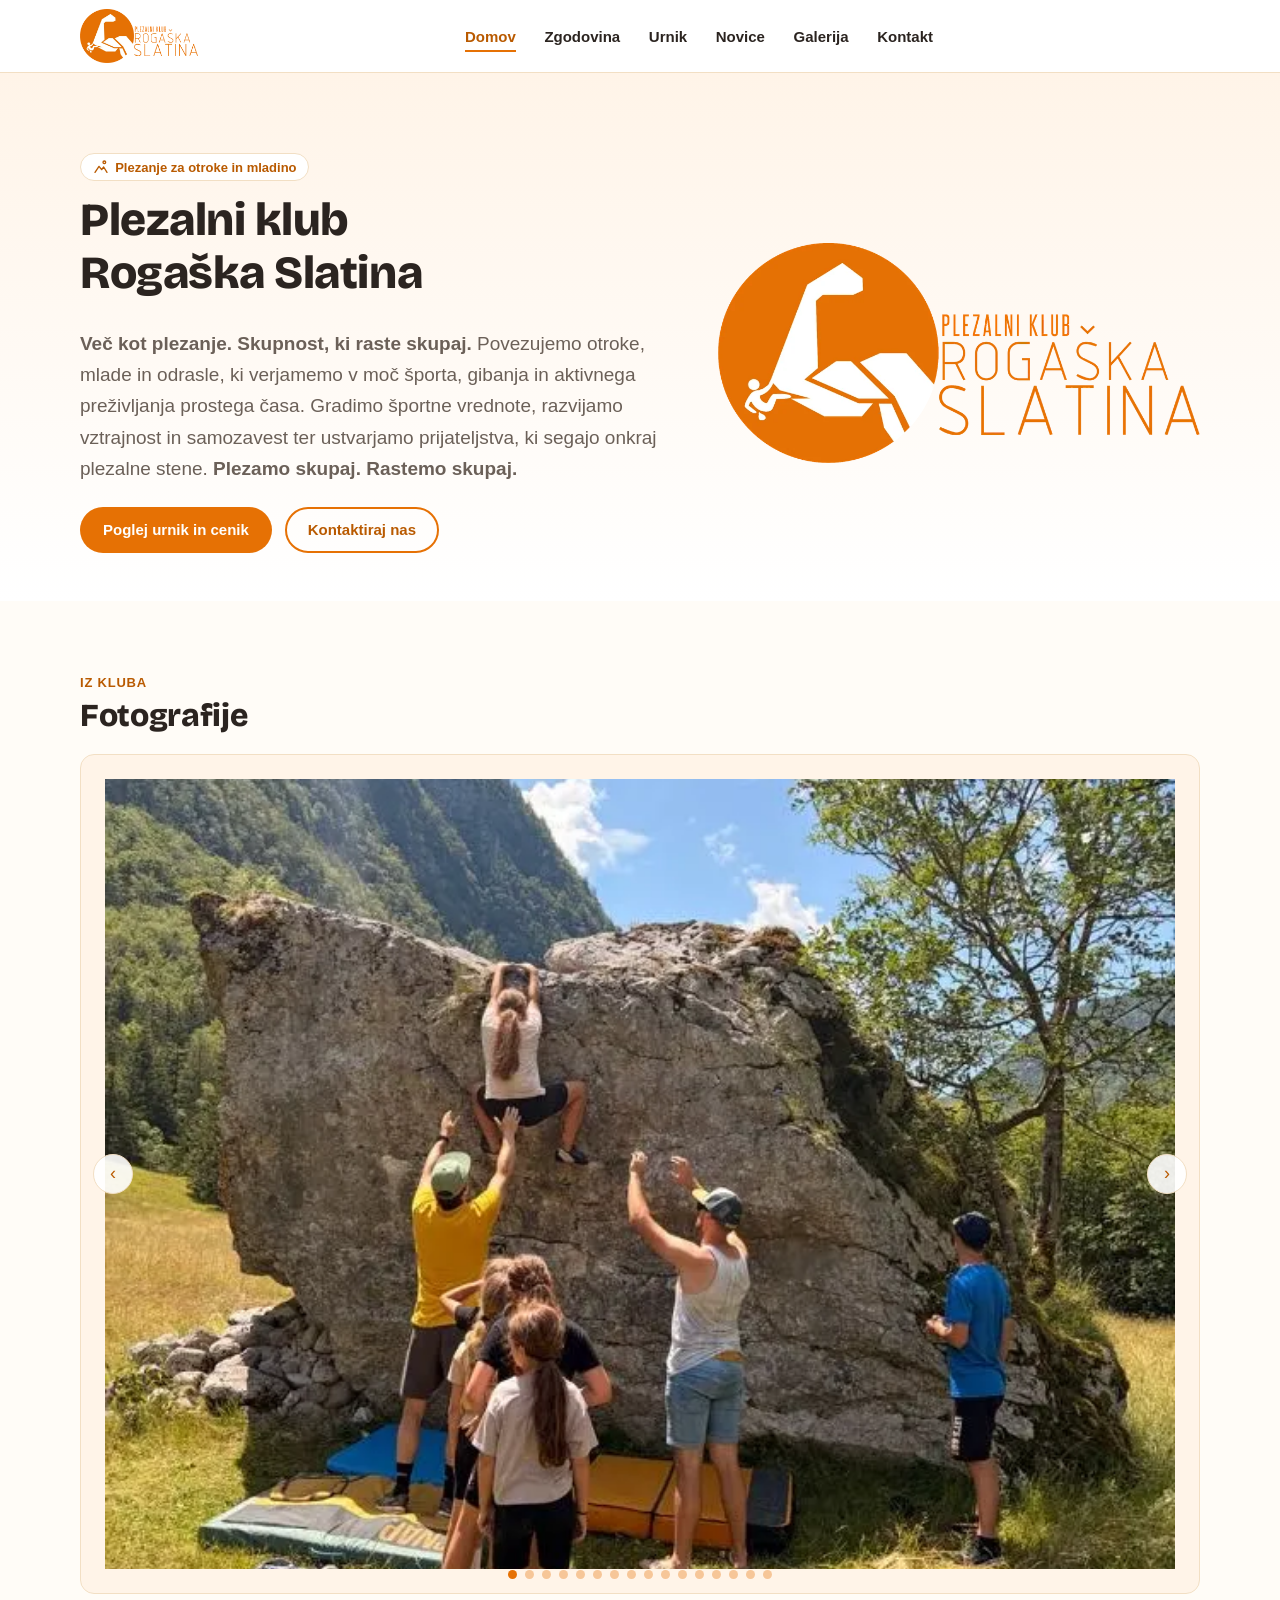
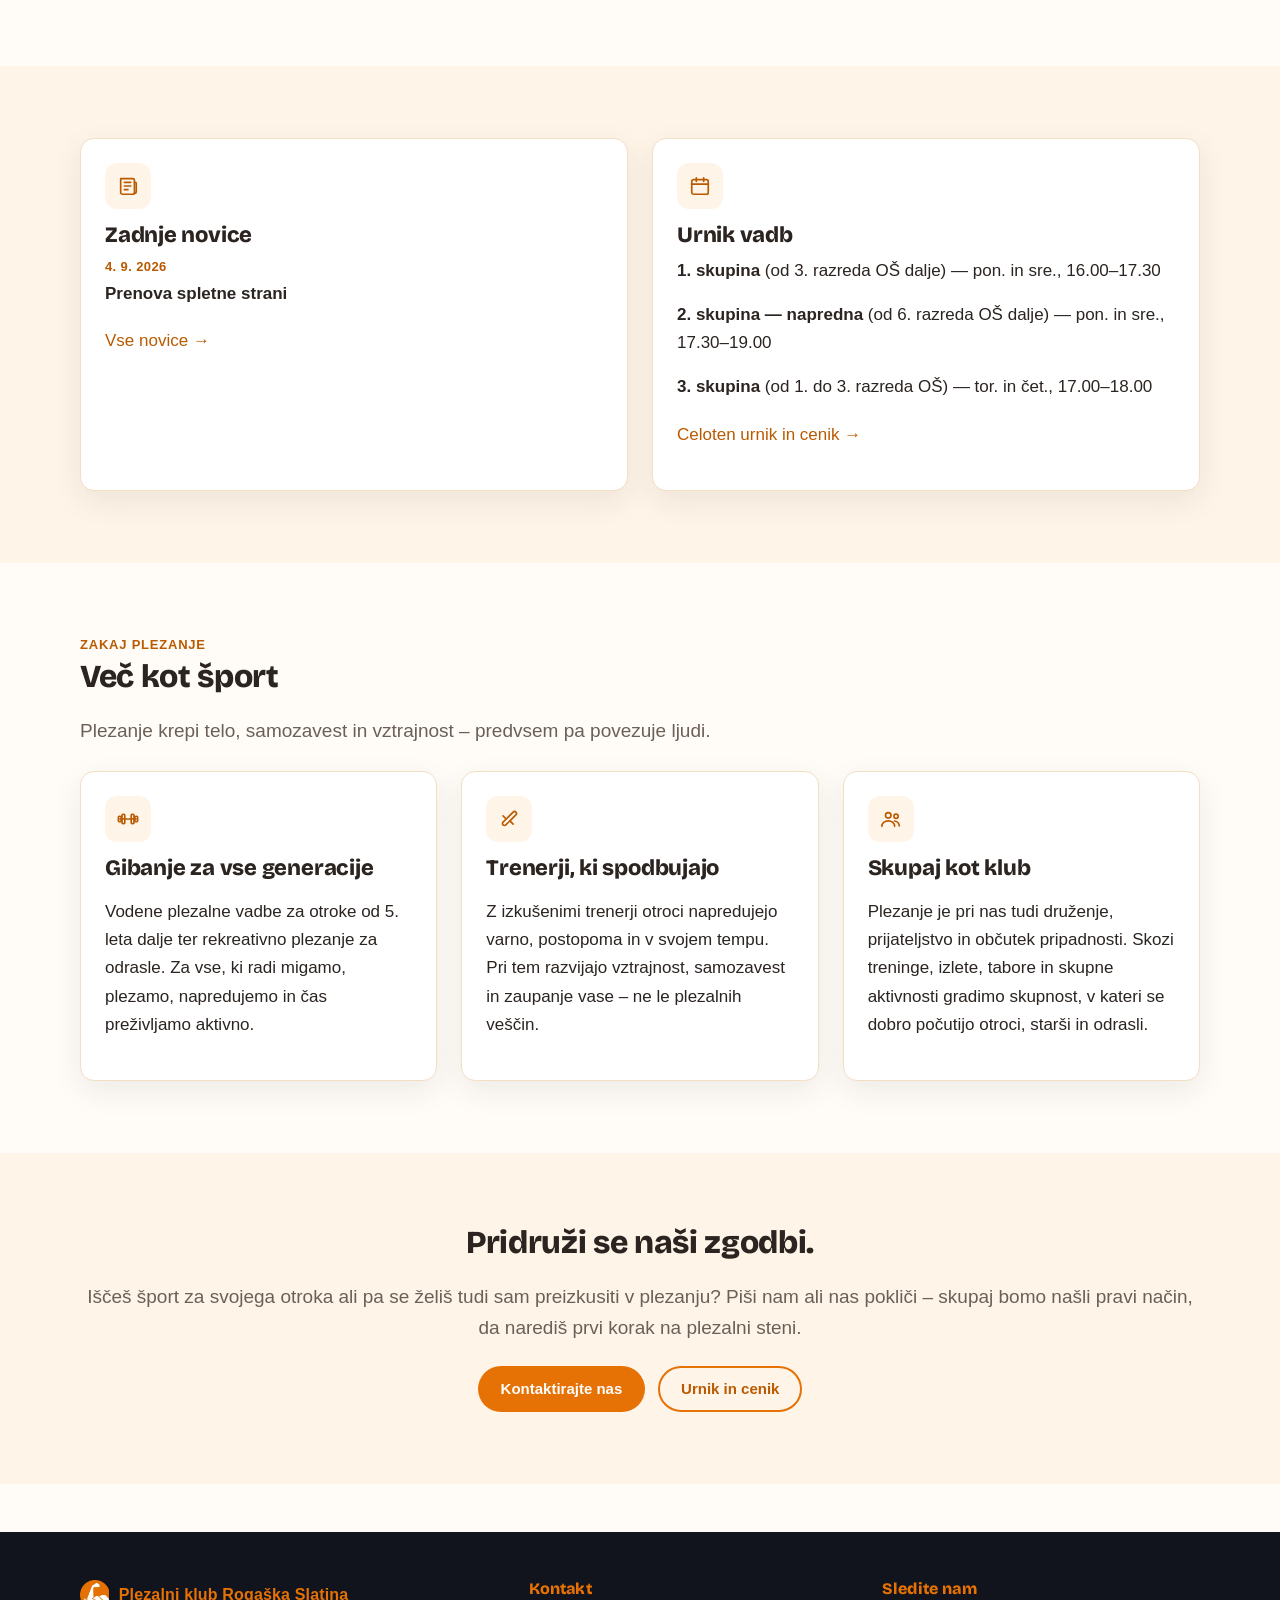
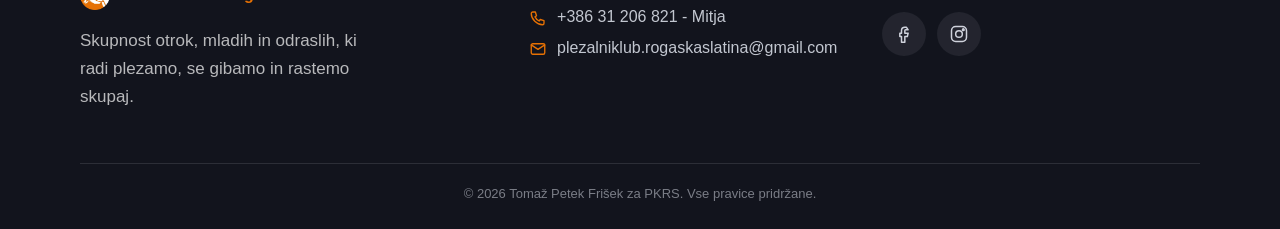
==== commit fa1ef7f5: "Posodobi besedilo na domači strani in skupno nogo strani - hero: nov uvodni odstavek ("Več kot pleza" ====
--- a/index.html
+++ b/index.html
@@ -104,7 +104,7 @@
       <div>
         <span class="hero-badge"><svg width="16" height="16" viewBox="0 0 24 24" fill="none" stroke="currentColor" stroke-width="2" stroke-linecap="round" stroke-linejoin="round"><path d="M3 20l6-9 4 5 3-4 5 8"/><circle cx="17" cy="5" r="2"/></svg> Plezanje za otroke in mladino</span>
         <h1>Plezalni klub Rogaška Slatina</h1>
-        <p class="lead">Otroke učimo plezati varno, samozavestno in z veseljem. Treningi so redni, trenerji izkušeni, druženje v klubu pa pravo. Doma smo v Rogaški Slatini.</p>
+        <p class="lead"><strong>Več kot plezanje. Skupnost, ki raste skupaj.</strong> Povezujemo otroke, mlade in odrasle, ki verjamemo v moč športa, gibanja in aktivnega preživljanja prostega časa. Gradimo športne vrednote, razvijamo vztrajnost in samozavest ter ustvarjamo prijateljstva, ki segajo onkraj plezalne stene. <strong>Plezamo skupaj. Rastemo skupaj.</strong></p>
         <div class="hero-actions">
           <a href="/urnik" class="btn btn-primary">Poglej urnik in cenik</a>
           <a href="/kontakt" class="btn btn-outline">Kontaktiraj nas</a>
@@ -186,22 +186,23 @@
   <section class="section">
     <div class="container">
       <div class="eyebrow">Zakaj plezanje</div>
-      <h2>Šport, ki gradi moč, samozavest in prijateljstva</h2>
+      <h2>Več kot šport</h2>
+      <p class="lead" style="margin-top:0.6rem">Plezanje krepi telo, samozavest in vztrajnost – predvsem pa povezuje ljudi.</p>
       <div class="grid grid-3" style="margin-top:1.5rem">
         <div class="card">
           <div class="icon"><svg width="22" height="22" viewBox="0 0 24 24" fill="none" stroke="currentColor" stroke-width="1.8" stroke-linecap="round" stroke-linejoin="round"><line x1="3" y1="12" x2="21" y2="12"/><rect x="1.5" y="9" width="3" height="6" rx="1"/><rect x="19.5" y="9" width="3" height="6" rx="1"/><rect x="5.5" y="7" width="3" height="10" rx="1"/><rect x="15.5" y="7" width="3" height="10" rx="1"/></svg></div>
-          <h3>Za vsako starost</h3>
-          <p>Tri skupine, prilagojene starosti in izkušnjam: od najmlajših v 1. razredu do naprednih plezalcev.</p>
+          <h3>Gibanje za vse generacije</h3>
+          <p>Vodene plezalne vadbe za otroke od 5. leta dalje ter rekreativno plezanje za odrasle. Za vse, ki radi migamo, plezamo, napredujemo in čas preživljamo aktivno.</p>
         </div>
         <div class="card">
           <div class="icon"><svg width="22" height="22" viewBox="0 0 24 24" fill="none" stroke="currentColor" stroke-width="1.8" stroke-linecap="round" stroke-linejoin="round"><path d="M12 15l-3.5 3.5a2.1 2.1 0 0 1-3-3L9 12"/><path d="M13 14l6.5-6.5a2.1 2.1 0 0 0-3-3L10 11"/><path d="M9 12L5.5 8.5"/><path d="M13 14l3.5 3.5"/></svg></div>
-          <h3>Izkušeni trenerji</h3>
-          <p>Treningi so varni in strokovno vodeni, v sproščenem vzdušju.</p>
+          <h3>Trenerji, ki spodbujajo</h3>
+          <p>Z izkušenimi trenerji otroci napredujejo varno, postopoma in v svojem tempu. Pri tem razvijajo vztrajnost, samozavest in zaupanje vase – ne le plezalnih veščin.</p>
         </div>
         <div class="card">
           <div class="icon"><svg width="22" height="22" viewBox="0 0 24 24" fill="none" stroke="currentColor" stroke-width="1.8" stroke-linecap="round" stroke-linejoin="round"><circle cx="9" cy="8" r="3"/><path d="M2 20c0-3.3 3.1-6 7-6s7 2.7 7 6"/><circle cx="17.5" cy="9" r="2.3"/><path d="M15.8 14.2c2.9.5 5.2 2.6 5.2 5.3"/></svg></div>
-          <h3>Klubska skupnost</h3>
-          <p>Skozi vse leto potekajo tekmovanja, druženja in tabori, plezanje pa hitro postane del vsakdana.</p>
+          <h3>Skupaj kot klub</h3>
+          <p>Plezanje je pri nas tudi druženje, prijateljstvo in občutek pripadnosti. Skozi treninge, izlete, tabore in skupne aktivnosti gradimo skupnost, v kateri se dobro počutijo otroci, starši in odrasli.</p>
         </div>
       </div>
     </div>
@@ -210,10 +211,10 @@
   <!-- CTA -->
   <section class="section section-alt text-center">
     <div class="container">
-      <h2>Zanima vas vpis ali sodelovanje?</h2>
-      <p class="lead">Pišite ali pokličite, z veseljem odgovorimo na vsa vprašanja o treningih, cenah ali sponzorstvu.</p>
+      <h2>Pridruži se naši zgodbi.</h2>
+      <p class="lead">Iščeš šport za svojega otroka ali pa se želiš tudi sam preizkusiti v plezanju? Piši nam ali nas pokliči – skupaj bomo našli pravi način, da narediš prvi korak na plezalni steni.</p>
       <div class="hero-actions" style="justify-content:center">
-        <a href="/kontakt" class="btn btn-primary">Kontaktni podatki</a>
+        <a href="/kontakt" class="btn btn-primary">Kontaktirajte nas</a>
         <a href="/urnik" class="btn btn-outline">Urnik in cenik</a>
       </div>
     </div>
@@ -228,7 +229,7 @@
         <img src="assets/img/logo-icon.webp" width="200" height="206" alt="Logotip kluba">
         <strong>Plezalni klub Rogaška Slatina</strong>
       </div>
-      <p style="color:rgba(255,255,255,0.7); max-width:32ch">Plezanje za otroke, mladino in vse ljubitelje športa v Rogaški Slatini.</p>
+      <p style="color:rgba(255,255,255,0.7); max-width:32ch">Skupnost otrok, mladih in odraslih, ki radi plezamo, se gibamo in rastemo skupaj.</p>
     </div>
     <div>
       <h4>Kontakt</h4>
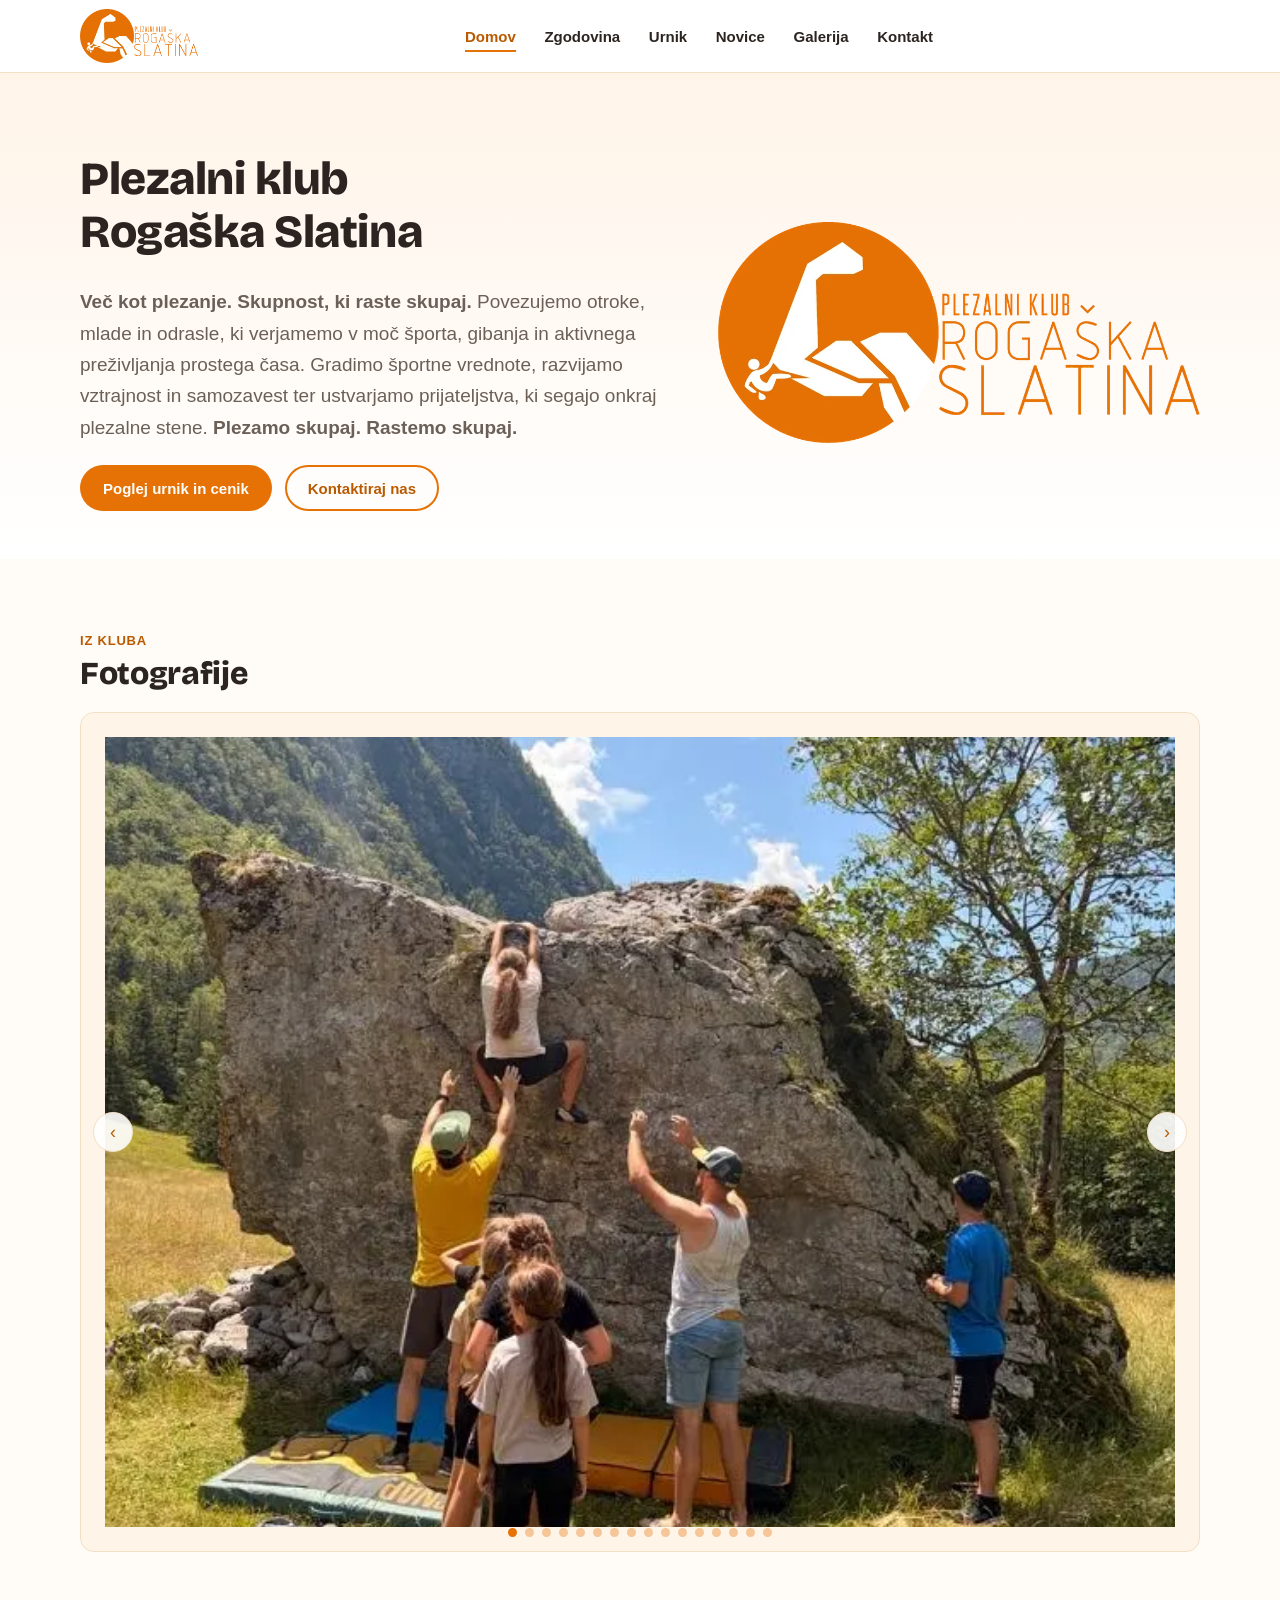
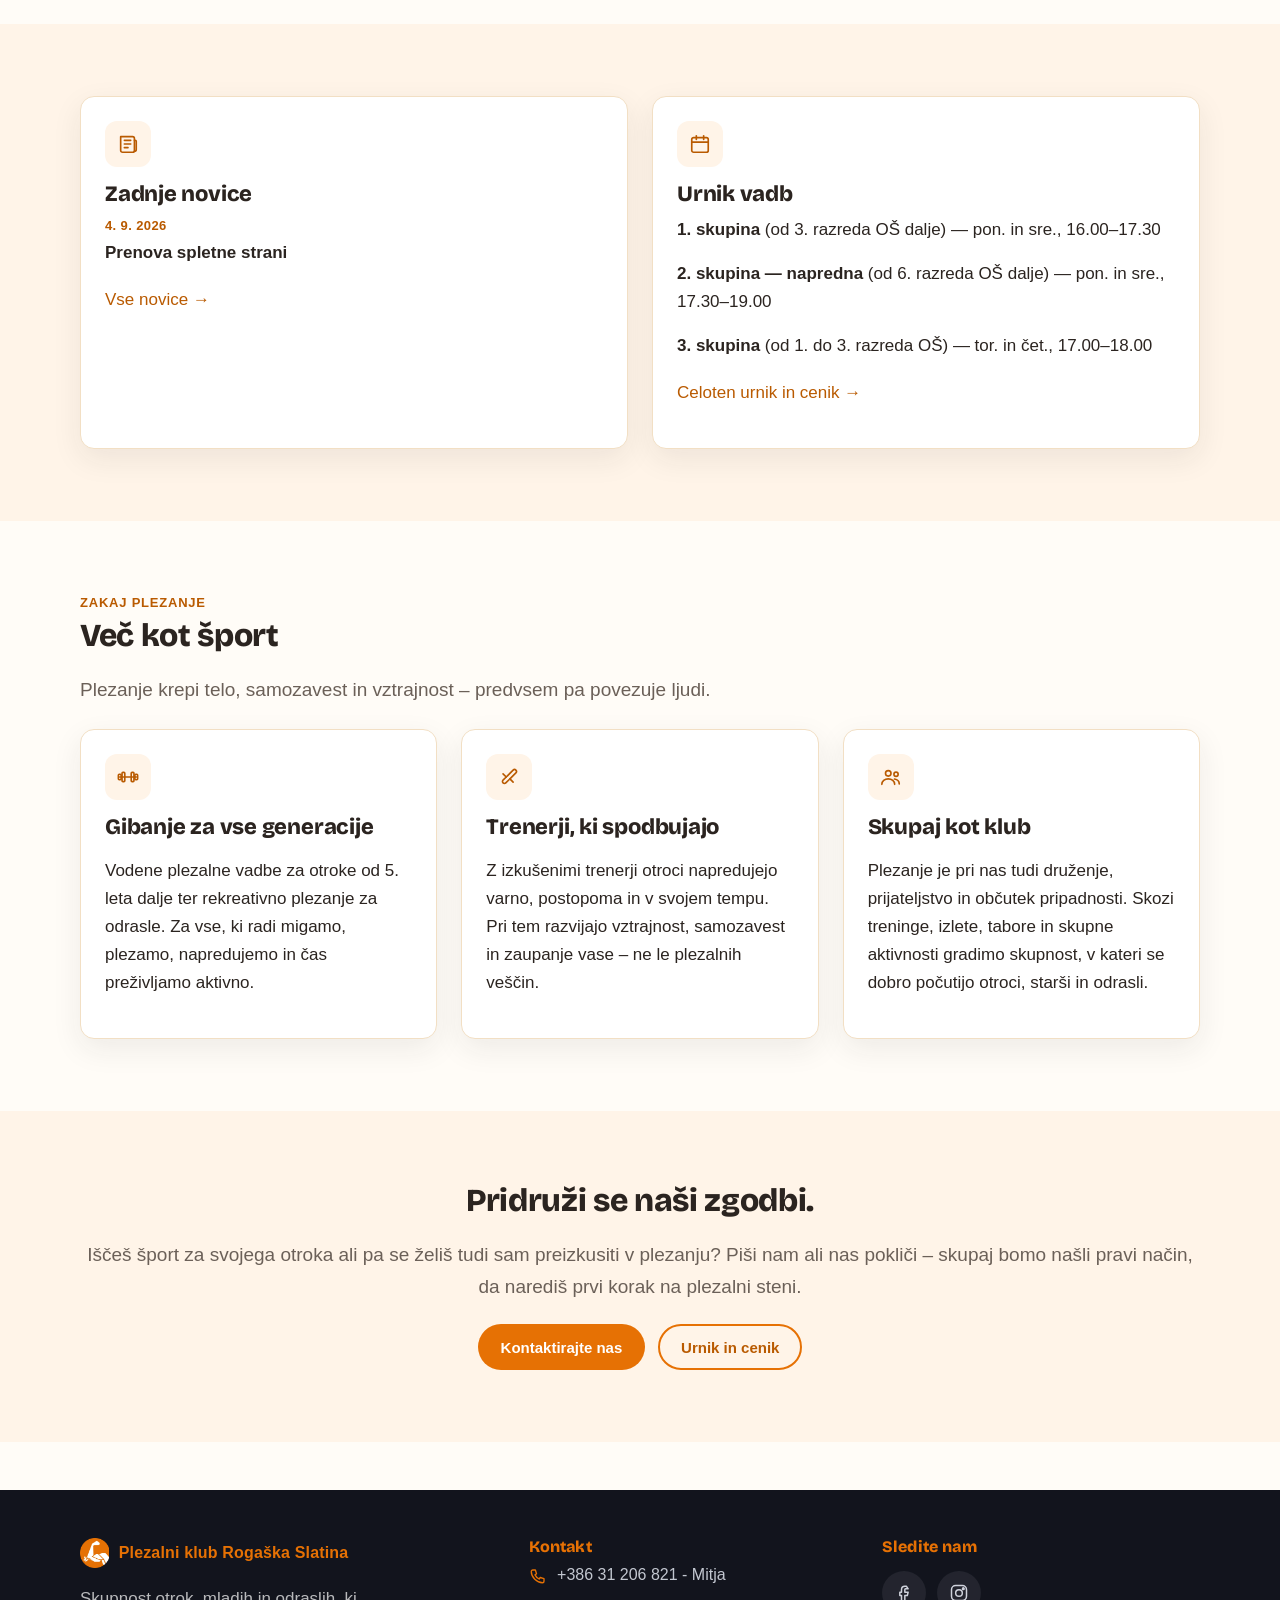
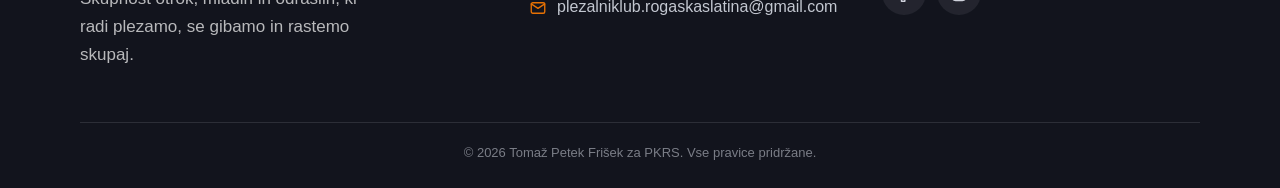
==== commit 46735c1d: "Zamenjaj novici z izvirnim besedilom, dodaj strnjen prikaz novic in odstrani hero značko - novice.ht" ====
--- a/index.html
+++ b/index.html
@@ -102,7 +102,6 @@
   <section class="hero">
     <div class="container hero-grid">
       <div>
-        <span class="hero-badge"><svg width="16" height="16" viewBox="0 0 24 24" fill="none" stroke="currentColor" stroke-width="2" stroke-linecap="round" stroke-linejoin="round"><path d="M3 20l6-9 4 5 3-4 5 8"/><circle cx="17" cy="5" r="2"/></svg> Plezanje za otroke in mladino</span>
         <h1>Plezalni klub Rogaška Slatina</h1>
         <p class="lead"><strong>Več kot plezanje. Skupnost, ki raste skupaj.</strong> Povezujemo otroke, mlade in odrasle, ki verjamemo v moč športa, gibanja in aktivnega preživljanja prostega časa. Gradimo športne vrednote, razvijamo vztrajnost in samozavest ter ustvarjamo prijateljstva, ki segajo onkraj plezalne stene. <strong>Plezamo skupaj. Rastemo skupaj.</strong></p>
         <div class="hero-actions">
--- a/assets/css/style.css
+++ b/assets/css/style.css
@@ -646,6 +646,41 @@
   font-size: 11px;
   font-weight: 700;
 }
+.news-body {
+  overflow: hidden;
+}
+.news-body ul {
+  margin: 0.3em 0 0.9em 1.2em;
+  padding: 0;
+}
+.news-body li {
+  margin: 0.2em 0;
+}
+.news-body.collapsed {
+  display: -webkit-box;
+  -webkit-box-orient: vertical;
+  -webkit-line-clamp: 3;
+  line-clamp: 3;
+  max-height: 4.7em;
+}
+.news-toggle {
+  justify-self: start;
+  align-self: flex-start;
+  width: fit-content;
+  background: var(--orange);
+  color: var(--white);
+  border: none;
+  border-radius: 999px;
+  padding: 0.4em 1.1em;
+  font-size: 12.5px;
+  font-weight: 700;
+  letter-spacing: 0.02em;
+  cursor: pointer;
+  transition: background .15s ease;
+}
+.news-toggle:hover {
+  background: var(--orange-dark);
+}
 
 /* ---------- Gallery (Galerija) ---------- */
 
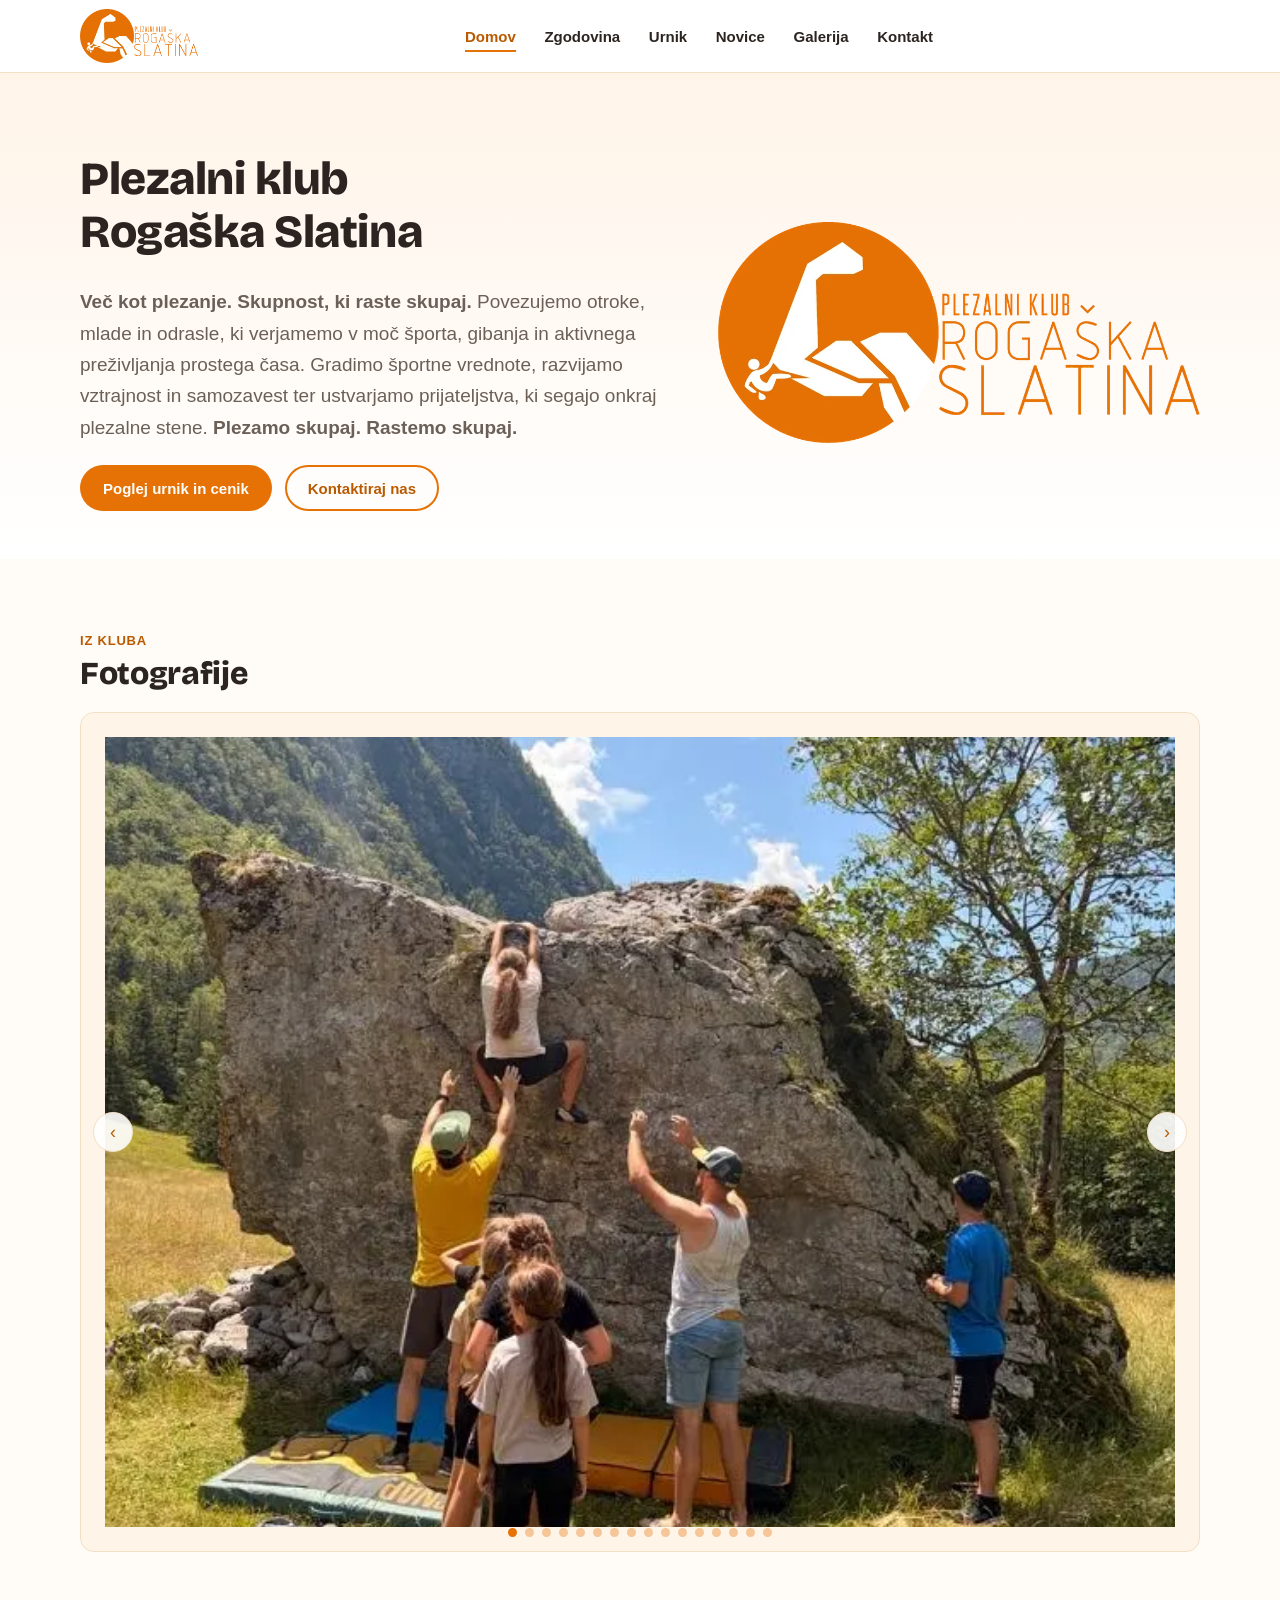
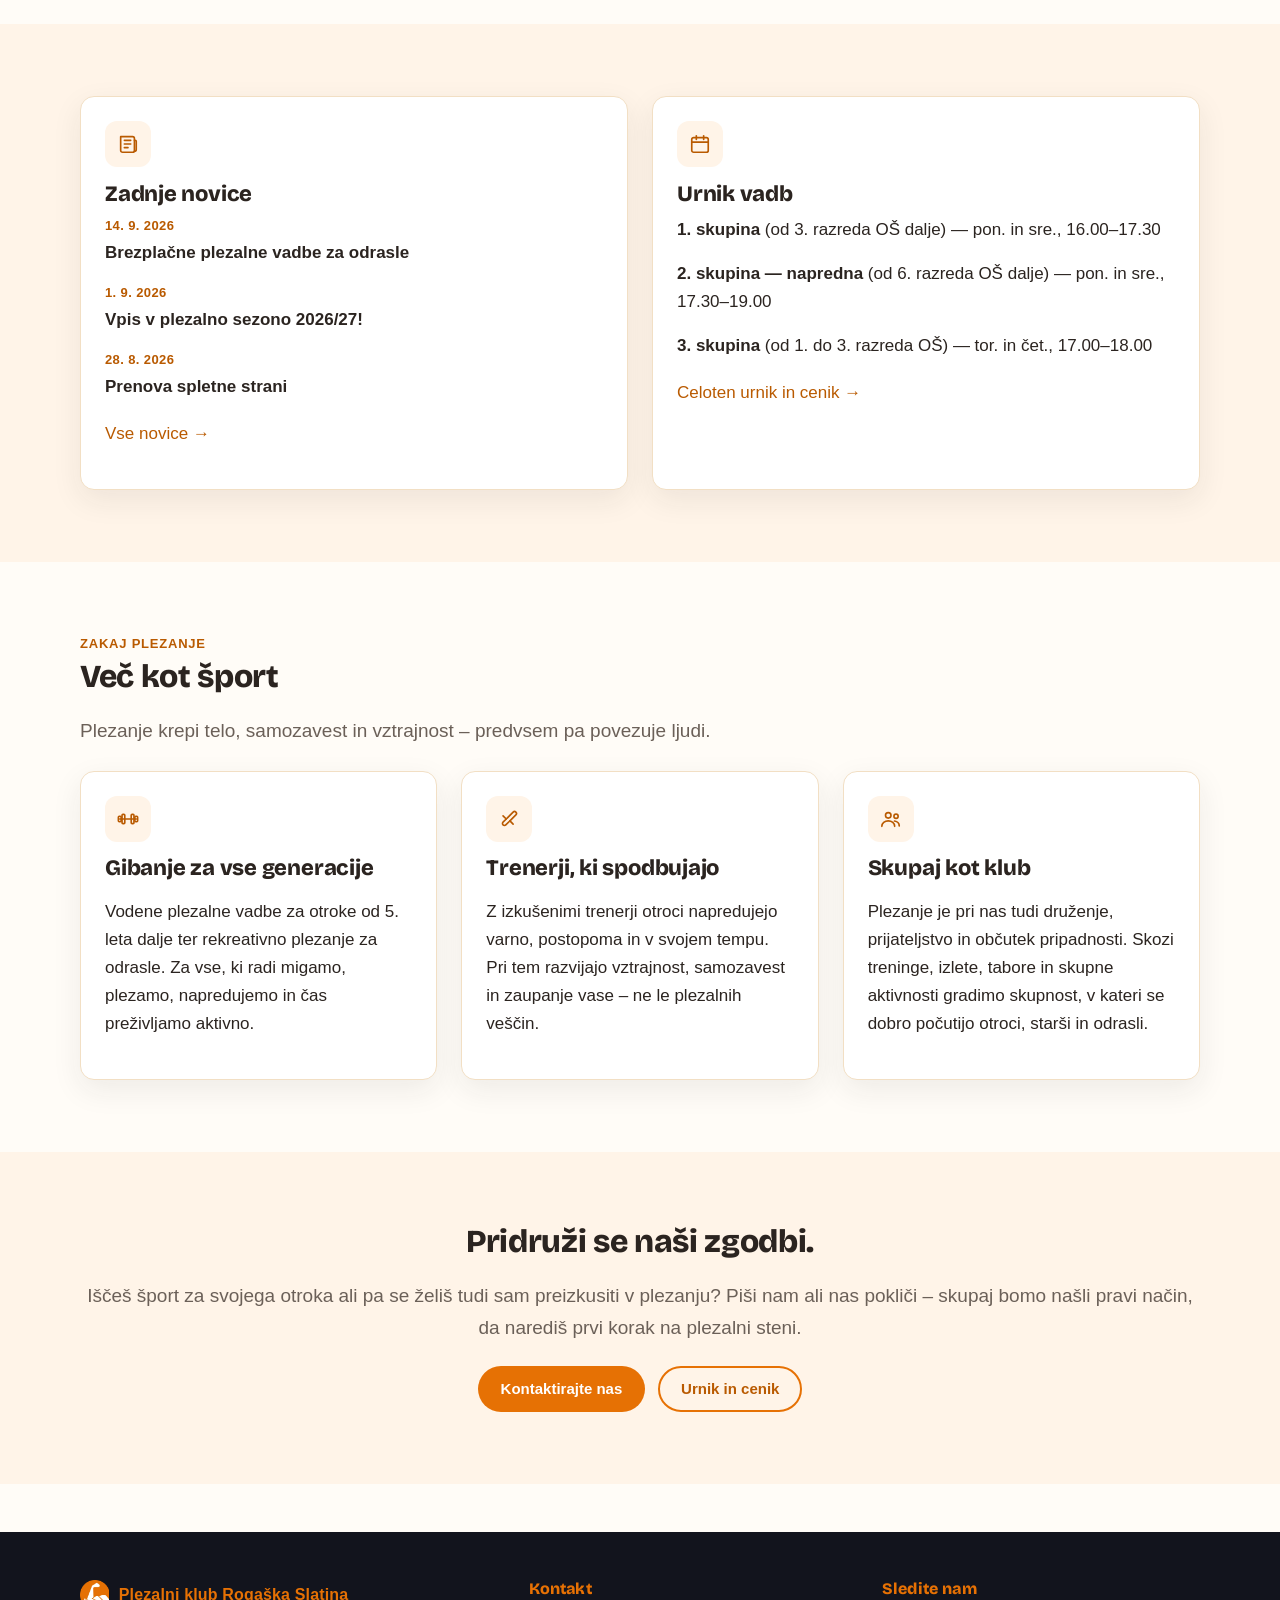
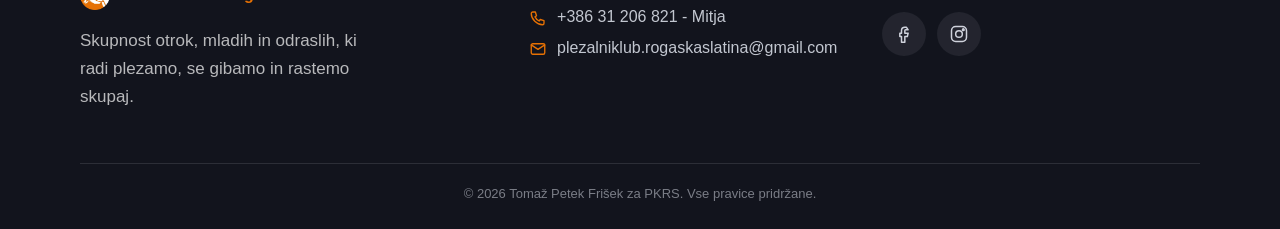
==== commit e2f4c611: "Preoblikuj gumb "Prikaži več" v majhno okroglo puščico in posodobi domačo stran - gumb za razširitev" ====
--- a/index.html
+++ b/index.html
@@ -160,7 +160,15 @@
         <h3>Zadnje novice</h3>
         <div class="stack">
           <div>
-            <span class="news-date">4. 9. 2026</span>
+            <span class="news-date">14. 9. 2026</span>
+            <p style="margin:0.3em 0 0"><strong>Brezplačne plezalne vadbe za odrasle</strong></p>
+          </div>
+          <div>
+            <span class="news-date">1. 9. 2026</span>
+            <p style="margin:0.3em 0 0"><strong>Vpis v plezalno sezono 2026/27!</strong></p>
+          </div>
+          <div>
+            <span class="news-date">28. 8. 2026</span>
             <p style="margin:0.3em 0 0"><strong>Prenova spletne strani</strong></p>
           </div>
         </div>
--- a/assets/css/style.css
+++ b/assets/css/style.css
@@ -666,17 +666,25 @@
 .news-toggle {
   justify-self: start;
   align-self: flex-start;
-  width: fit-content;
+  width: 30px;
+  height: 30px;
+  display: flex;
+  align-items: center;
+  justify-content: center;
   background: var(--orange);
   color: var(--white);
   border: none;
-  border-radius: 999px;
-  padding: 0.4em 1.1em;
-  font-size: 12.5px;
-  font-weight: 700;
-  letter-spacing: 0.02em;
+  border-radius: 50%;
+  padding: 0;
   cursor: pointer;
   transition: background .15s ease;
+}
+.news-toggle svg {
+  display: block;
+  transition: transform .2s ease;
+}
+.news-toggle[aria-expanded="true"] svg {
+  transform: rotate(180deg);
 }
 .news-toggle:hover {
   background: var(--orange-dark);
